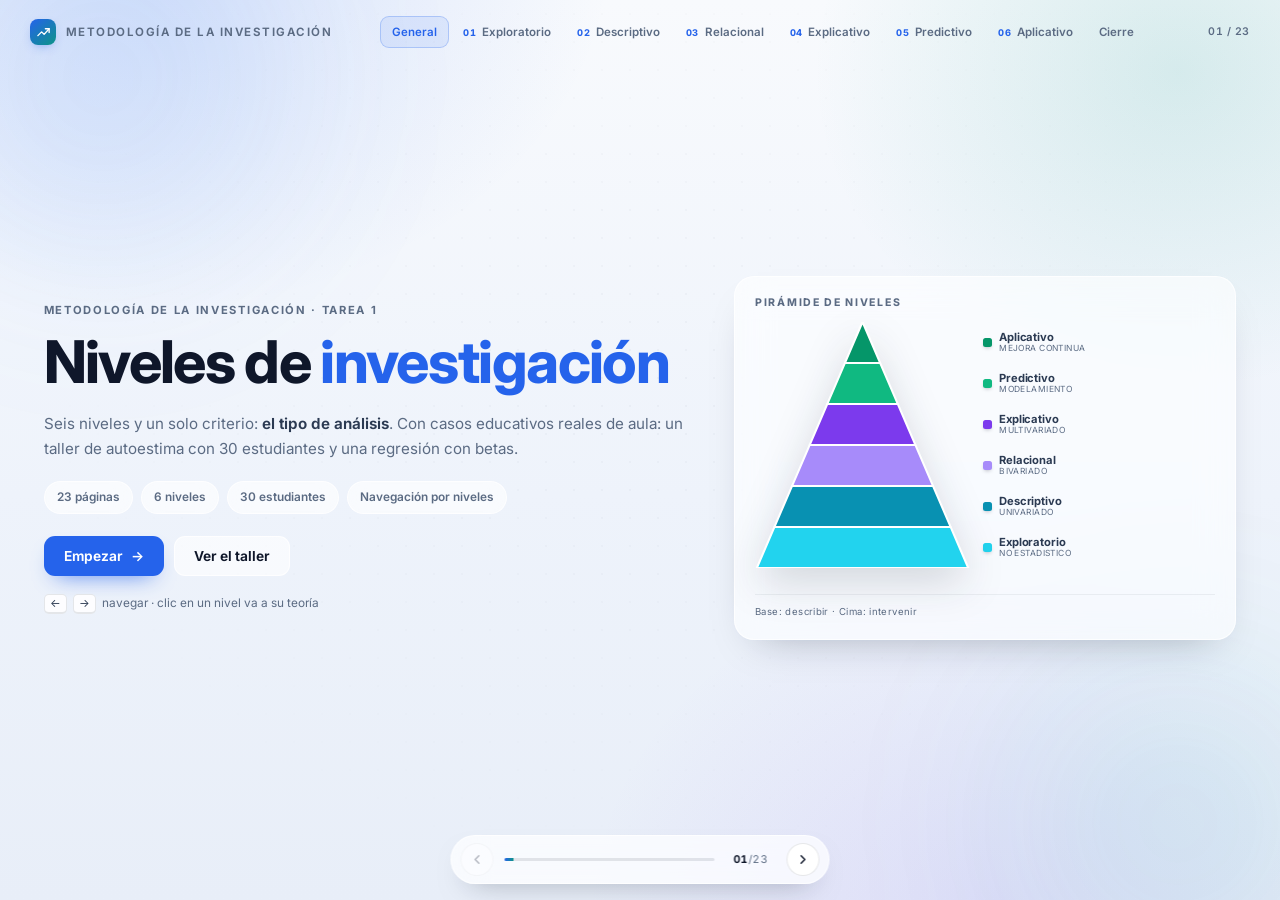
==== NIVELES.html @ 4d67e284 "Corrige diagramas: dispersion sin achatado, flecha r centrada y pretest-postest sin control" ====
<!DOCTYPE html>
<html lang="es">
<head>
<meta charset="utf-8" />
<meta name="viewport" content="width=device-width, initial-scale=1" />
<title>Niveles de investigación · Metodología de la Investigación</title>
<meta name="description" content="Deck interactivo sobre los seis niveles de investigación con casos educativos: taller de autoestima, pretest-postest y regresión con betas." />
<meta name="theme-color" content="#eef2f9" />
<link rel="preconnect" href="https://fonts.googleapis.com">
<link rel="preconnect" href="https://fonts.gstatic.com" crossorigin>
<link href="https://fonts.googleapis.com/css2?family=Inter:wght@300;400;500;600;700;800&display=swap" rel="stylesheet">
<style>
/* ===========================================================
   Niveles de investigación — deck interactivo
   Tema claro · glassmorphism · tipografía sans
   =========================================================== */

:root{
  --bg:#eef2f9;
  --ink:#0f172a;
  --ink-2:#2b3a52;
  --muted:#5b6b83;
  --line:rgba(15,23,42,.10);
  --line-2:rgba(15,23,42,.06);
  --glass:rgba(255,255,255,.62);
  --glass-2:rgba(255,255,255,.86);
  --glass-brd:rgba(255,255,255,.75);
  --accent:#2563eb;
  --accent-2:#0d9488;
  --accent-soft:rgba(37,99,235,.09);
  --good:#059669;
  --warn:#b45309;
  --bad:#dc2626;
  --shadow:0 18px 40px -24px rgba(15,23,42,.35);
  --shadow-soft:0 8px 24px -16px rgba(15,23,42,.28);
  --r:16px;
  --nav-h:62px;
  --font:"Inter",system-ui,-apple-system,"Segoe UI",Roboto,Helvetica,Arial,sans-serif;
}

*,*::before,*::after{box-sizing:border-box}
html,body{height:100%}
body{
  margin:0;
  background:var(--bg);
  color:var(--ink);
  font-family:var(--font);
  font-size:15.5px;
  line-height:1.6;
  -webkit-font-smoothing:antialiased;
  text-rendering:optimizeLegibility;
  overflow:hidden;
}

/* ---------- fondo ---------- */
body::before{
  content:"";position:fixed;inset:0;z-index:0;pointer-events:none;
  background:
    radial-gradient(58vw 46vw at 12% -6%, rgba(37,99,235,.16), transparent 62%),
    radial-gradient(46vw 40vw at 92% 8%, rgba(13,148,136,.14), transparent 62%),
    radial-gradient(52vw 44vw at 78% 102%, rgba(139,92,246,.12), transparent 62%),
    linear-gradient(180deg,#f8fafd 0%,#eef3fb 55%,#e8eef8 100%);
}
.orb{position:fixed;border-radius:50%;filter:blur(90px);z-index:0;pointer-events:none;opacity:.55}
.orb-a{width:44vw;height:44vw;left:-14vw;top:-16vw;background:radial-gradient(circle,rgba(59,130,246,.30),transparent 65%)}
.orb-b{width:40vw;height:40vw;right:-12vw;bottom:-14vw;background:radial-gradient(circle,rgba(20,184,166,.26),transparent 65%)}
.grain{
  position:fixed;inset:0;z-index:0;pointer-events:none;opacity:.5;
  background-image:radial-gradient(rgba(15,23,42,.055) 1px,transparent 1px);
  background-size:28px 28px;
  mask-image:radial-gradient(ellipse at 50% 40%,#000 10%,transparent 72%);
  -webkit-mask-image:radial-gradient(ellipse at 50% 40%,#000 10%,transparent 72%);
}

/* ---------- topbar ---------- */
.topbar{
  position:fixed;top:0;left:0;right:0;z-index:60;
  display:flex;align-items:center;justify-content:space-between;
  padding:14px clamp(16px,3vw,30px);pointer-events:none;
}
.topbar > *{pointer-events:auto}
.brand{display:flex;align-items:center;gap:10px;font-size:.72rem;letter-spacing:.13em;text-transform:uppercase;color:var(--muted);font-weight:650}
.brand-mark{
  width:26px;height:26px;display:grid;place-items:center;border-radius:8px;
  background:linear-gradient(140deg,var(--accent),var(--accent-2));color:#fff;
  box-shadow:0 4px 12px -6px rgba(37,99,235,.8);
}
.brand-mark svg{width:15px;height:15px}
.topbar-actions{display:flex;gap:8px}
.icon-btn{
  width:38px;height:38px;display:grid;place-items:center;border-radius:11px;
  border:1px solid var(--glass-brd);background:var(--glass);color:var(--ink);
  cursor:pointer;transition:.18s;backdrop-filter:blur(14px) saturate(1.3);
  box-shadow:var(--shadow-soft);
}
.icon-btn:hover{background:var(--glass-2);transform:translateY(-1px)}
.icon-btn svg{width:17px;height:17px}

/* ---------- deck ---------- */
.deck{position:fixed;inset:0;z-index:10}
.slide{
  position:absolute;inset:0;
  display:flex;align-items:center;justify-content:center;
  padding:calc(var(--nav-h) + 26px) clamp(16px,3.4vw,44px) calc(var(--nav-h) + 10px);
  opacity:0;visibility:hidden;pointer-events:none;
  transform:translate3d(0,14px,0);
  transition:opacity .42s ease,transform .5s cubic-bezier(.22,.8,.3,1),visibility .42s;
  overflow-y:auto;overflow-x:hidden;
}
.slide.is-active{opacity:1;visibility:visible;pointer-events:auto;transform:none}
.slide::-webkit-scrollbar{width:9px}
.slide::-webkit-scrollbar-thumb{background:rgba(15,23,42,.16);border-radius:99px}
.wrap{width:100%;max-width:1220px;margin:auto}

/* ---------- tipografía ---------- */
.kicker{
  display:flex;align-items:center;gap:9px;flex-wrap:wrap;
  margin:0 0 10px;font-size:.7rem;font-weight:700;letter-spacing:.15em;
  text-transform:uppercase;color:var(--muted);
}
.kicker .num{
  display:inline-grid;place-items:center;min-width:32px;height:23px;padding:0 9px;
  border-radius:7px;background:var(--accent-soft);color:var(--accent);
  border:1px solid rgba(37,99,235,.18);font-size:.68rem;letter-spacing:.06em;
}
h1,h2,h3{margin:0 0 .45em;font-family:var(--font);font-weight:750;line-height:1.1;letter-spacing:-.028em;color:var(--ink)}
h1{font-size:clamp(2.2rem,4.6vw,3.9rem)}
h2{font-size:clamp(1.55rem,2.7vw,2.3rem)}
h2.big{font-size:clamp(2rem,4vw,3.2rem)}
h3{font-size:1rem;font-weight:650;letter-spacing:-.015em}
h1 em,h2 em{font-style:normal;color:var(--accent)}
.lede{font-size:clamp(.95rem,1.15vw,1.05rem);color:var(--muted);max-width:78ch;margin:0 0 20px}
.lede strong{color:var(--ink-2);font-weight:650}
.tiny{font-size:.78rem;color:var(--muted);margin-top:14px}
.mono{font-family:ui-monospace,SFMono-Regular,Menlo,monospace;font-size:.9em}
.slide-head{max-width:100%}

/* ---------- animaciones ---------- */
.reveal{opacity:0;transform:translateY(14px)}
.is-active .reveal{animation:rise .55s cubic-bezier(.22,.85,.3,1) forwards;animation-delay:calc(var(--i,0) * 55ms + 40ms)}
@keyframes rise{to{opacity:1;transform:none}}

/* ---------- portada ---------- */
.slide-hero .wrap{display:grid;grid-template-columns:1.12fr .88fr;gap:clamp(22px,4vw,60px);align-items:center}
.slide-hero h1{margin-bottom:.3em}
.chips{display:flex;flex-wrap:wrap;gap:8px;margin:0 0 22px}
.chip{
  padding:6px 12px;border-radius:99px;border:1px solid var(--glass-brd);
  background:var(--glass);font-size:.74rem;font-weight:600;color:var(--muted);
  backdrop-filter:blur(10px);
}
.hero-cta{display:flex;gap:10px;flex-wrap:wrap;margin-bottom:18px}
.btn{
  display:inline-flex;align-items:center;gap:8px;cursor:pointer;
  font-family:inherit;font-size:.86rem;font-weight:650;
  padding:11px 19px;border-radius:11px;border:1px solid transparent;
  transition:transform .16s ease,background .2s,border-color .2s,box-shadow .2s;
}
.btn:active{transform:scale(.985)}
.btn-primary{background:var(--accent);color:#fff;box-shadow:0 10px 22px -12px rgba(37,99,235,.9)}
.btn-primary:hover{background:#1d4ed8;transform:translateY(-2px)}
.btn-ghost{border-color:var(--glass-brd);background:var(--glass);color:var(--ink)}
.btn-ghost:hover{background:var(--glass-2);transform:translateY(-2px)}
.hero-hint{font-size:.74rem;color:var(--muted);display:flex;align-items:center;gap:6px;flex-wrap:wrap}
kbd{
  display:inline-grid;place-items:center;min-width:21px;height:20px;padding:0 5px;
  border:1px solid var(--line);border-bottom-width:2px;border-radius:5px;
  background:var(--glass-2);font-family:inherit;font-size:.7rem;color:var(--ink-2);
}

.hero-card{
  padding:20px;border-radius:20px;border:1px solid var(--glass-brd);
  background:var(--glass);backdrop-filter:blur(18px) saturate(1.3);
  box-shadow:var(--shadow);
}
.hero-card h3{font-size:.66rem;letter-spacing:.16em;text-transform:uppercase;color:var(--muted);margin-bottom:14px;font-weight:750}
.pyramid{display:grid;grid-template-columns:1fr 1.08fr;gap:13px;height:246px;align-items:stretch}
.pyr-svg{width:100%;height:100%;display:block;filter:drop-shadow(0 14px 20px rgba(15,23,42,.16))}
.pyr-band{transition:opacity .2s}
.pyr-band:hover{opacity:.88}
.pyr-legend{display:grid;grid-template-rows:repeat(6,1fr);align-content:stretch;min-width:0}
.pyr-item{display:flex;align-items:center;gap:7px;min-height:0}
.pyr-item i{width:9px;height:9px;border-radius:2.5px;flex:none;box-shadow:0 2px 4px -2px rgba(15,23,42,.45)}
.pyr-item div{display:flex;flex-direction:column;line-height:1.15;min-width:0}
.pyr-item b{font-size:.7rem;font-weight:700;letter-spacing:-.012em;color:var(--ink-2)}
.pyr-item span{font-size:.53rem;color:var(--muted);text-transform:uppercase;letter-spacing:.05em;white-space:nowrap;overflow:hidden;text-overflow:ellipsis}
.hero-cap{
  margin:26px 0 0;font-size:.6rem;letter-spacing:.04em;color:var(--muted);
  border-top:1px solid var(--line-2);padding-top:9px;
}

/* ---------- layouts ---------- */
.split{display:grid;grid-template-columns:1.3fr .9fr;gap:clamp(20px,3vw,44px);align-items:start}
.side{display:flex;flex-direction:column;gap:12px}
.center{text-align:center;display:flex;flex-direction:column;align-items:center}
.center .lede{margin-left:auto;margin-right:auto}

/* ---------- superficies ---------- */
.glass{
  border-radius:var(--r);border:1px solid var(--glass-brd);
  background:var(--glass);backdrop-filter:blur(16px) saturate(1.25);
  box-shadow:var(--shadow-soft);
}
.rail{display:grid;grid-template-columns:repeat(6,1fr);gap:7px;margin:0 0 18px}
.rail-item{
  text-align:left;padding:12px 11px;border-radius:12px;cursor:pointer;
  border:1px solid var(--glass-brd);background:var(--glass);color:var(--ink);
  display:flex;flex-direction:column;gap:2px;transition:.18s;font-family:inherit;
  backdrop-filter:blur(12px);
}
.rail-item b{font-size:.72rem;color:var(--accent);letter-spacing:.08em;font-weight:750}
.rail-item .rn{font-size:.79rem;font-weight:650}
.rail-item em{font-style:normal;font-size:.62rem;text-transform:uppercase;letter-spacing:.07em;color:var(--muted)}
.rail-item:hover{transform:translateY(-2px);background:var(--glass-2);border-color:rgba(37,99,235,.35)}

.callout{
  margin-top:16px;padding:16px 18px;border-radius:14px;
  border:1px solid var(--glass-brd);border-left:3px solid var(--accent);
  background:var(--glass);backdrop-filter:blur(12px);
}
.callout-tag{display:inline-block;margin-bottom:6px;font-size:.64rem;font-weight:750;letter-spacing:.15em;text-transform:uppercase;color:var(--accent)}
.callout p{margin:0;font-size:.9rem;color:var(--muted);max-width:94ch}
.callout strong{color:var(--ink-2)}

.grid-2{display:grid;grid-template-columns:1fr 1fr;gap:11px;margin-top:16px}
.case{
  padding:13px 15px;border-radius:13px;border:1px solid var(--glass-brd);
  background:var(--glass);backdrop-filter:blur(12px);box-shadow:var(--shadow-soft);
}
.case-tag{font-size:.62rem;font-weight:750;letter-spacing:.14em;text-transform:uppercase;color:var(--accent-2)}
.case p{margin:5px 0 0;font-size:.8rem;color:var(--muted);line-height:1.55}
.case strong{color:var(--ink-2)}

.analogy{
  padding:17px;border-radius:var(--r);border:1px solid var(--glass-brd);
  background:var(--glass);backdrop-filter:blur(14px);box-shadow:var(--shadow-soft);
}
.analogy-icon{font-size:1.45rem;display:block;margin-bottom:6px}
.analogy h3{margin:0 0 5px;font-size:.95rem}
.analogy p{margin:0;font-size:.82rem;color:var(--muted)}
.alert{
  padding:12px 14px;border-radius:11px;font-size:.76rem;line-height:1.5;
  border:1px solid rgba(180,83,9,.22);background:rgba(251,191,36,.13);color:#7c4a03;
}
.alert b{color:var(--warn);display:block;font-size:.62rem;letter-spacing:.13em;text-transform:uppercase;margin-bottom:2px}
.keybox{
  padding:16px;border-radius:var(--r);border:1px solid rgba(13,148,136,.28);
  background:linear-gradient(160deg,rgba(13,148,136,.10),rgba(255,255,255,.6));
}
.keybox-tag{font-size:.62rem;font-weight:750;letter-spacing:.13em;text-transform:uppercase;color:var(--accent-2)}
.keybox p{margin:6px 0 0;font-size:.8rem;color:var(--muted)}
.keybox strong{color:var(--ink-2)}

.mini-grid{display:grid;grid-template-columns:repeat(4,1fr);gap:7px;margin:0 0 14px}
.mini-grid.four{grid-template-columns:repeat(2,1fr)}
.mini{
  padding:9px 11px;border-radius:10px;border:1px solid var(--glass-brd);
  background:var(--glass);display:flex;flex-direction:column;gap:1px;backdrop-filter:blur(10px);
}
.mini span{font-size:.57rem;text-transform:uppercase;letter-spacing:.09em;color:var(--muted)}
.mini b{font-size:.76rem;font-weight:650}

/* ---------- tablas ---------- */
.tbl{width:100%;border-collapse:collapse;font-size:.81rem;margin:0 0 14px}
.tbl th{text-align:left;padding:8px 10px;font-size:.6rem;letter-spacing:.12em;text-transform:uppercase;color:var(--muted);border-bottom:1px solid var(--line);font-weight:700}
.tbl td{padding:8px 10px;border-bottom:1px solid var(--line-2);color:var(--muted);vertical-align:top}
.tbl td:first-child{color:var(--ink-2);font-weight:600;width:36%}
.tbl tr:last-child td{border-bottom:none}
.tbl-wide{font-size:.76rem}
.tbl-wide td:first-child{width:15%}
.tbl-scroll{overflow-x:auto}

/* ---------- workbench (texto + base de datos) ---------- */
.workbench{display:grid;grid-template-columns:1.02fr 1fr;gap:14px;align-items:start}
.wb-main{display:flex;flex-direction:column;gap:11px}
.stat-strip{display:grid;grid-template-columns:1fr 1fr;gap:9px}
.stat{
  padding:11px 13px;border-radius:12px;border:1px solid var(--glass-brd);
  background:var(--glass);backdrop-filter:blur(12px);display:flex;flex-direction:column;gap:1px;
}
.stat span{font-size:.6rem;text-transform:uppercase;letter-spacing:.1em;color:var(--muted);font-weight:700}
.stat .nums{display:flex;align-items:baseline;gap:6px;font-size:.9rem;color:var(--muted)}
.stat b{font-size:1.05rem;color:var(--ink);font-variant-numeric:tabular-nums}
.stat em{font-style:normal;font-size:.76rem;font-weight:700;color:var(--accent);margin-left:auto}
.stat em.pos{color:var(--good)}

.effect-panel{
  padding:13px 15px;border-radius:13px;border:1px solid var(--glass-brd);
  background:var(--glass-2);backdrop-filter:blur(14px);box-shadow:var(--shadow-soft);
  display:grid;grid-template-columns:1fr 1fr;gap:10px;align-items:center;
}
.eff{display:flex;flex-direction:column;gap:1px}
.eff span{font-size:.58rem;text-transform:uppercase;letter-spacing:.1em;color:var(--muted);font-weight:700}
.eff b{font-size:1.5rem;font-variant-numeric:tabular-nums;color:var(--ink);letter-spacing:-.02em}
.eff-main b{color:var(--good)}
.effect-panel p{grid-column:1/-1;margin:0;font-size:.68rem;color:var(--muted);line-height:1.45}
.toggle-row{display:flex;align-items:center;gap:9px;font-size:.74rem;color:var(--muted);flex-wrap:wrap}
.switch{
  width:42px;height:23px;border-radius:99px;border:1px solid var(--line);
  background:#fff;position:relative;cursor:pointer;padding:0;transition:.2s;box-shadow:inset 0 1px 2px rgba(15,23,42,.08);
}
.switch .knob{position:absolute;top:2px;left:2px;width:17px;height:17px;border-radius:50%;background:#94a3b8;transition:.22s}
.switch[aria-checked="true"]{background:rgba(37,99,235,.16);border-color:rgba(37,99,235,.45)}
.switch[aria-checked="true"] .knob{left:21px;background:var(--accent)}
.toggle-state{color:var(--accent);font-weight:700;font-size:.7rem}

/* base de datos */
.data-card{
  border-radius:14px;border:1px solid var(--glass-brd);background:var(--glass-2);
  backdrop-filter:blur(16px);box-shadow:var(--shadow);overflow:hidden;
  display:flex;flex-direction:column;max-height:338px;
}
.data-head{
  display:flex;align-items:center;justify-content:space-between;gap:10px;
  padding:9px 12px;border-bottom:1px solid var(--line);
  background:rgba(255,255,255,.7);
}
.data-head b{font-size:.72rem;letter-spacing:.02em}
.data-head .badge{
  font-size:.58rem;font-weight:750;letter-spacing:.08em;text-transform:uppercase;
  padding:3px 8px;border-radius:99px;background:var(--accent-soft);color:var(--accent);
  border:1px solid rgba(37,99,235,.18);white-space:nowrap;
}
.data-scroll{overflow:auto;flex:1}
.data-scroll::-webkit-scrollbar{width:7px;height:7px}
.data-scroll::-webkit-scrollbar-thumb{background:rgba(15,23,42,.18);border-radius:99px}
.data-table{width:100%;border-collapse:collapse;font-size:.68rem;font-variant-numeric:tabular-nums}
.data-table th{
  position:sticky;top:0;z-index:2;text-align:right;padding:6px 8px;
  font-size:.55rem;letter-spacing:.09em;text-transform:uppercase;color:var(--muted);
  background:rgba(248,250,253,.96);border-bottom:1px solid var(--line);font-weight:750;
  backdrop-filter:blur(8px);
}
.data-table th:first-child,.data-table td:first-child{text-align:left}
.data-table td{padding:5px 8px;text-align:right;border-bottom:1px solid var(--line-2);color:var(--ink-2)}
.data-table tbody tr{cursor:default;transition:background .12s}
.data-table tbody tr:hover{background:rgba(37,99,235,.06)}
.data-table tbody tr.is-sel{background:rgba(37,99,235,.12);box-shadow:inset 2px 0 0 var(--accent)}
.grp{
  display:inline-block;padding:1px 6px;border-radius:99px;font-size:.55rem;
  font-weight:750;letter-spacing:.04em;
}
.grp.c{background:rgba(100,116,139,.16);color:#475569}
.grp.e{background:rgba(37,99,235,.14);color:#1d4ed8}
.delta{color:var(--good);font-weight:650}
.data-foot{
  padding:6px 12px;border-top:1px solid var(--line);font-size:.6rem;color:var(--muted);
  display:flex;justify-content:space-between;gap:8px;background:rgba(255,255,255,.6);
}
.data-foot b{color:var(--ink-2)}

/* ---------- simulador antiguo (se conserva por compatibilidad) ---------- */
.sim{display:grid;grid-template-columns:270px 1fr 210px;gap:16px;align-items:end;padding:16px;border-radius:var(--r);border:1px solid var(--glass-brd);background:var(--glass)}
.sim-chart{display:flex;gap:24px;justify-content:center;align-items:flex-end;min-height:180px}
.group{display:flex;flex-direction:column;align-items:center;gap:6px;transition:opacity .3s}
.group[data-group="control"].is-off{opacity:.2;filter:grayscale(1)}
.bars{display:flex;gap:9px;align-items:flex-end;height:160px}
.bar-wrap{display:flex;flex-direction:column;align-items:center;gap:5px;height:100%;justify-content:flex-end}
.bar{width:42px;height:calc(var(--v) * 1.55px);border-radius:6px 6px 3px 3px;background:linear-gradient(180deg,rgba(100,116,139,.55),rgba(100,116,139,.2));transition:height .4s}
.bar-post{background:linear-gradient(180deg,var(--accent),rgba(37,99,235,.25))}
.group[data-group="control"] .bar-post{background:linear-gradient(180deg,#94a3b8,rgba(148,163,184,.2))}
.bar-val{font-size:.68rem;font-variant-numeric:tabular-nums;color:var(--ink);font-weight:650}
.bar-lab{font-size:.58rem;text-transform:uppercase;letter-spacing:.08em;color:var(--muted)}
.group-lab{font-size:.68rem;color:var(--muted)}

/* ---------- verbos ---------- */
.verb-grid{display:flex;flex-wrap:wrap;gap:7px;margin-bottom:16px}
.verb{
  padding:8px 14px;border-radius:99px;cursor:pointer;font-family:inherit;
  border:1px solid var(--glass-brd);background:var(--glass);color:var(--ink-2);
  font-size:.8rem;font-weight:600;transition:.16s;backdrop-filter:blur(10px);
}
.verb:hover{background:var(--glass-2);transform:translateY(-2px);border-color:rgba(37,99,235,.35)}
.verb.is-active{background:var(--accent);color:#fff;border-color:transparent;box-shadow:0 8px 18px -10px rgba(37,99,235,.9)}
.verb-result{
  padding:16px 18px;border-radius:14px;border:1px solid var(--glass-brd);
  background:var(--glass-2);backdrop-filter:blur(14px);min-height:96px;box-shadow:var(--shadow-soft);
}
.vr-head{display:flex;align-items:center;gap:9px;flex-wrap:wrap;margin-bottom:6px}
.vr-level{font-size:1.2rem;font-weight:750;letter-spacing:-.02em;text-transform:capitalize}
.pill{padding:3px 9px;border-radius:99px;font-size:.63rem;font-weight:650}
.pill-soft{background:var(--accent-soft);border:1px solid rgba(37,99,235,.18);color:var(--accent)}
.vr-example{margin:0;font-size:.85rem;color:var(--muted)}
.vr-example em{color:var(--ink-2);font-style:italic}
.vr-note{display:block;margin-top:7px;padding-top:7px;border-top:1px solid var(--line-2);font-size:.72rem;color:var(--warn);line-height:1.45}

/* ---------- betas ---------- */
.formula{
  text-align:center;padding:12px;border-radius:12px;margin-bottom:12px;
  border:1px dashed rgba(37,99,235,.35);background:rgba(37,99,235,.05);
}
.formula .fx{font-family:ui-monospace,Menlo,monospace;font-size:clamp(.76rem,1.3vw,.95rem);color:var(--ink-2)}
.beta-sim{display:flex;flex-direction:column;gap:12px}
.beta-controls{display:flex;flex-direction:column;gap:9px}
.model-switch{display:flex;gap:4px;background:rgba(255,255,255,.7);padding:4px;border-radius:10px;border:1px solid var(--glass-brd)}
.seg{
  flex:1;padding:7px 9px;border-radius:7px;border:none;background:transparent;cursor:pointer;
  font-family:inherit;font-size:.7rem;font-weight:650;color:var(--muted);transition:.18s;
}
.seg.is-active{background:var(--accent);color:#fff;box-shadow:0 4px 10px -6px rgba(37,99,235,.9)}
.beta-big{display:flex;align-items:baseline;gap:10px}
.beta-big span{font-size:.6rem;text-transform:uppercase;letter-spacing:.1em;color:var(--muted);font-weight:700}
.beta-big b{font-size:1.6rem;font-weight:750;color:var(--accent);font-variant-numeric:tabular-nums;letter-spacing:-.02em}
.beta-eq{font-family:ui-monospace,Menlo,monospace;font-size:.72rem;color:var(--muted);padding:8px 10px;border-radius:8px;background:rgba(255,255,255,.75);border:1px solid var(--line)}
.beta-read{margin:0;font-size:.8rem;color:var(--muted)}
.beta-read strong{color:var(--ink-2)}
.beta-note{font-size:.68rem;color:var(--warn);min-height:1em;line-height:1.4}
.beta-table{width:100%;border-collapse:collapse;font-size:.7rem;font-variant-numeric:tabular-nums}
.beta-table th{text-align:right;font-size:.55rem;letter-spacing:.08em;text-transform:uppercase;color:var(--muted);padding:5px 7px;border-bottom:1px solid var(--line)}
.beta-table th:first-child,.beta-table td:first-child{text-align:left}
.beta-table td{padding:5px 7px;text-align:right;border-bottom:1px solid var(--line-2);color:var(--ink-2)}
.beta-table tr.is-key td{color:var(--accent);font-weight:700;background:rgba(37,99,235,.06)}
.beta-table tr.is-drop td:nth-child(2){color:var(--good);font-weight:700}

/* ---------- dos rutas ---------- */
.two-paths{display:flex;align-items:stretch;gap:12px;justify-content:center;margin:22px 0 6px;width:100%;max-width:900px}
.path{
  flex:1;padding:20px;border-radius:var(--r);border:1px solid var(--glass-brd);
  background:var(--glass);backdrop-filter:blur(14px);text-align:left;position:relative;box-shadow:var(--shadow-soft);
}
.path-n{
  position:absolute;top:-13px;left:20px;width:26px;height:26px;border-radius:8px;
  display:grid;place-items:center;font-size:.78rem;font-weight:750;
  background:var(--accent);color:#fff;box-shadow:0 6px 14px -8px rgba(37,99,235,.9);
}
.path h3{margin:4px 0 5px;font-size:1rem}
.path p{margin:0 0 10px;font-size:.81rem;color:var(--muted)}
.path-tags{display:flex;flex-wrap:wrap;gap:4px;margin:0 0 9px}
.path-tags span{
  font-size:.55rem;font-weight:700;letter-spacing:.03em;padding:3px 7px;border-radius:99px;
  background:var(--accent-soft);color:var(--accent);border:1px solid rgba(37,99,235,.16);white-space:nowrap;
}
.design{border:1px solid var(--line);border-radius:10px;background:rgba(255,255,255,.62);padding:7px 9px;max-width:340px}
.design svg{display:block;width:100%;height:auto}
.design-cap{
  display:block;margin-top:3px;font-size:.5rem;letter-spacing:.06em;text-transform:uppercase;
  color:var(--muted);text-align:center;line-height:1.3;
}
.path-tag{font-family:ui-monospace,Menlo,monospace;font-size:.7rem;color:var(--accent)}

/* ---------- escalera ---------- */
.ladder{margin-bottom:14px}
.ladder-tabs{display:flex;gap:5px;flex-wrap:wrap;margin-bottom:10px}
.lt{
  padding:7px 13px;border-radius:9px;border:1px solid var(--glass-brd);background:var(--glass);
  color:var(--muted);font-family:inherit;font-size:.75rem;font-weight:650;cursor:pointer;transition:.16s;
}
.lt:hover{background:var(--glass-2);color:var(--ink)}
.lt.is-active{background:var(--accent);color:#fff;border-color:transparent}
.ladder-panels{min-height:220px}
.lp{
  display:none;grid-template-columns:1.05fr 1fr;gap:16px;padding:18px;border-radius:var(--r);
  border:1px solid var(--glass-brd);background:var(--glass-2);backdrop-filter:blur(14px);
  box-shadow:var(--shadow-soft);
}
.lp.is-active{display:grid;animation:rise .35s ease both}
.lp h3{margin:0 0 6px;font-size:1rem}
.lp .q{font-size:.86rem;color:var(--ink-2);margin:0 0 12px;font-style:italic}
.lp dl{display:grid;grid-template-columns:auto 1fr;gap:5px 12px;margin:0;font-size:.76rem}
.lp dt{color:var(--muted);text-transform:uppercase;font-size:.57rem;letter-spacing:.09em;align-self:center;font-weight:700}
.lp dd{margin:0;color:var(--ink-2)}
.lp .out{
  padding:12px;border-radius:11px;background:rgba(5,150,105,.08);
  border:1px solid rgba(5,150,105,.22);font-size:.78rem;color:var(--muted);align-self:start;
}
.lp .out b{display:block;font-size:.57rem;text-transform:uppercase;letter-spacing:.11em;color:var(--good);margin-bottom:4px}

/* ---------- quiz ---------- */
.quiz{
  padding:20px;border-radius:var(--r);border:1px solid var(--glass-brd);
  background:var(--glass-2);backdrop-filter:blur(16px);box-shadow:var(--shadow);
}
.quiz-head{display:flex;align-items:center;gap:12px;margin-bottom:13px;font-size:.71rem;color:var(--muted)}
.quiz-count b{color:var(--ink)}
.quiz-progress{flex:1;height:4px;border-radius:99px;background:rgba(15,23,42,.09);overflow:hidden}
.quiz-progress span{display:block;height:100%;width:12.5%;background:linear-gradient(90deg,var(--accent),var(--accent-2));transition:width .3s}
.quiz-score b{color:var(--accent)}
.quiz-q{font-size:clamp(1rem,1.7vw,1.22rem);font-weight:650;letter-spacing:-.015em;margin:0 0 14px;line-height:1.4}
.quiz-options{display:grid;grid-template-columns:repeat(3,1fr);gap:7px;margin-bottom:12px}
.opt{
  padding:10px 11px;border-radius:9px;border:1px solid var(--glass-brd);background:#fff;
  color:var(--ink-2);font-family:inherit;font-size:.77rem;font-weight:600;cursor:pointer;transition:.16s;text-align:left;
}
.opt:hover:not(:disabled){background:var(--glass);transform:translateY(-1px);border-color:rgba(37,99,235,.3)}
.opt:disabled{cursor:default}
.opt.correct{border-color:rgba(5,150,105,.55);background:rgba(5,150,105,.12);color:var(--good)}
.opt.wrong{border-color:rgba(220,38,38,.45);background:rgba(220,38,38,.08);color:var(--bad)}
.quiz-feedback{min-height:40px;font-size:.76rem;color:var(--muted);line-height:1.5}
.quiz-feedback b{color:var(--ink-2)}
.quiz-actions{display:flex;justify-content:space-between;gap:8px;margin-top:6px}
.btn[disabled]{opacity:.4;cursor:not-allowed;transform:none}

/* ---------- cierre ---------- */
.takeaways{list-style:none;padding:0;margin:0 0 20px;display:grid;gap:8px}
.takeaways li{
  display:grid;grid-template-columns:38px 1fr;gap:12px;align-items:start;
  padding:11px 14px;border-radius:11px;border:1px solid var(--glass-brd);
  background:var(--glass);backdrop-filter:blur(10px);
}
.takeaways li span{font-size:.72rem;font-weight:750;color:var(--accent);padding-top:2px;font-variant-numeric:tabular-nums}
.takeaways p{margin:0;font-size:.82rem;color:var(--muted)}
.takeaways strong{color:var(--ink-2)}
.refs{border-top:1px solid var(--line);padding-top:12px}
.refs h3{font-size:.62rem;letter-spacing:.15em;text-transform:uppercase;color:var(--muted);margin-bottom:8px}
.refs p{margin:0 0 4px;font-size:.7rem;color:var(--muted);line-height:1.5}
.refs-note{font-size:.65rem !important;opacity:.8;margin-top:8px !important}

/* ---------- navbar ---------- */
.navbar{
  position:fixed;bottom:16px;left:50%;transform:translateX(-50%);z-index:60;
  display:flex;align-items:center;gap:11px;padding:7px 9px;
  border-radius:99px;border:1px solid var(--glass-brd);
  background:rgba(255,255,255,.72);backdrop-filter:blur(18px) saturate(1.4);
  box-shadow:0 12px 30px -18px rgba(15,23,42,.55);
}
.nav-btn{
  width:33px;height:33px;display:grid;place-items:center;border-radius:50%;
  border:1px solid var(--line);background:#fff;color:var(--ink);cursor:pointer;transition:.16s;
}
.nav-btn:hover:not(:disabled){background:var(--accent);color:#fff;border-color:transparent;transform:scale(1.05)}
.nav-btn:disabled{opacity:.3;cursor:not-allowed}
.nav-btn svg{width:15px;height:15px}
.progress{width:min(28vw,210px);height:3px;border-radius:99px;background:rgba(15,23,42,.10);overflow:hidden}
.progress span{display:block;height:100%;width:6.6%;background:linear-gradient(90deg,var(--accent),var(--accent-2));transition:width .35s cubic-bezier(.22,.9,.3,1)}
.counter{font-size:.67rem;color:var(--muted);font-variant-numeric:tabular-nums;letter-spacing:.05em;min-width:50px;text-align:center}
.counter b{color:var(--ink)}

/* ---------- navegación por niveles en el header ---------- */
.levelnav{
  display:flex;align-items:center;gap:2px;flex:1 1 auto;justify-content:center;
  min-width:0;overflow:visible;padding:2px 6px;
}
.ln-item{position:relative;flex:0 0 auto}
.ln-item:hover,.ln-item:focus-within,.ln-item.is-open{z-index:80}
.ln-trigger{
  display:flex;align-items:center;gap:6px;padding:8px 11px;border-radius:9px;
  border:1px solid transparent;background:transparent;color:var(--muted);
  font-family:inherit;font-size:.72rem;font-weight:600;cursor:pointer;
  transition:.16s;white-space:nowrap;
}
.ln-trigger:hover{background:rgba(255,255,255,.7);color:var(--ink)}
.ln-num{
  font-size:.58rem;font-weight:750;letter-spacing:.04em;color:var(--accent);
  font-variant-numeric:tabular-nums;
}
.ln-item.is-active .ln-trigger{
  background:var(--accent-soft);border-color:rgba(37,99,235,.25);color:var(--accent);
}
.ln-item.is-active .ln-num{color:var(--accent)}
.ln-caret{display:none}
.top-page{
  font-size:.66rem;color:var(--muted);font-variant-numeric:tabular-nums;
  letter-spacing:.05em;white-space:nowrap;min-width:56px;text-align:right;font-weight:600;
}

/* ---------- ficha del estudio ---------- */
.study{
  padding:11px 14px 12px;border-radius:12px;margin:0 0 16px;
  border:1px solid var(--glass-brd);border-left:3px solid var(--accent);
  background:linear-gradient(120deg,rgba(37,99,235,.07),rgba(255,255,255,.62));
  backdrop-filter:blur(12px);
}
.study-t{
  margin:0 0 8px;font-size:.8rem;font-style:italic;color:var(--ink-2);
  letter-spacing:-.008em;line-height:1.35;
}
.study-t::before{content:"Estudio: ";font-style:normal;font-weight:750;font-size:.62rem;
  letter-spacing:.1em;text-transform:uppercase;color:var(--accent);margin-right:4px;}
.study-meta{display:grid;grid-template-columns:repeat(auto-fit,minmax(118px,1fr));gap:8px 10px}
.study-meta div{display:flex;flex-direction:column;gap:1px;min-width:0}
.study-meta span{font-size:.51rem;text-transform:uppercase;letter-spacing:.09em;color:var(--muted);font-weight:750}
.study-meta b{font-size:.68rem;font-weight:650;color:var(--ink-2);line-height:1.3}
.study-ctx{margin:0 0 9px;font-size:.65rem;color:var(--muted);line-height:1.6}
.study-ctx b{color:var(--ink-2);font-weight:700}

/* ---------- definición formal ---------- */
.def{
  margin:0 0 15px;padding:11px 15px;border-radius:12px;
  border:1px solid rgba(13,148,136,.22);border-left:3px solid var(--accent-2);
  background:linear-gradient(120deg,rgba(13,148,136,.09),rgba(255,255,255,.55));
}
.def-lbl{
  display:block;font-size:.53rem;font-weight:750;letter-spacing:.14em;text-transform:uppercase;
  color:var(--accent-2);margin-bottom:4px;
}
.def p{margin:0;font-size:.84rem;color:var(--ink-2);line-height:1.55}
.center .def{max-width:860px;text-align:left}

/* ---------- calculadora 2x2 ---------- */
.def-card{
  padding:13px 15px;border-radius:12px;border:1px solid var(--glass-brd);
  background:var(--glass);backdrop-filter:blur(12px);box-shadow:var(--shadow-soft);
}
.def-tag{
  display:inline-block;margin-bottom:5px;font-size:.62rem;font-weight:750;
  letter-spacing:.12em;text-transform:uppercase;color:var(--accent);
}
.def-card p{margin:0 0 6px;font-size:.8rem;color:var(--muted);line-height:1.55}
.def-card strong{color:var(--ink-2)}
.def-use{font-size:.62rem;color:var(--muted);opacity:.9;letter-spacing:.02em}

.calc{
  border-radius:14px;border:1px solid var(--glass-brd);background:var(--glass-2);
  backdrop-filter:blur(16px);box-shadow:var(--shadow);padding:13px;align-self:start;
}
.calc-head{display:flex;align-items:center;justify-content:space-between;margin-bottom:9px}
.calc-head b{font-size:.74rem}
.calc-head span{font-size:.6rem;color:var(--muted);font-weight:700;letter-spacing:.06em}
.calc-table{width:100%;border-collapse:collapse;font-size:.66rem;margin-bottom:10px}
.calc-table th{
  padding:6px 7px;font-size:.55rem;text-transform:uppercase;letter-spacing:.07em;
  color:var(--muted);font-weight:750;text-align:center;border-bottom:1px solid var(--line);
}
.calc-table th:first-child{text-align:left}
.calc-table tbody th{
  text-align:left;border-bottom:none;font-size:.66rem;letter-spacing:0;text-transform:none;
  color:var(--ink-2);font-weight:650;padding-right:4px;
}
.calc-table td{padding:3px;border-bottom:none;text-align:center}
.calc-table input{
  width:100%;max-width:62px;padding:5px 4px;text-align:center;
  border:1px solid var(--line);border-radius:7px;background:#fff;
  font-family:inherit;font-size:.78rem;font-weight:650;color:var(--ink);
  font-variant-numeric:tabular-nums;outline:none;transition:.15s;
}
.calc-table input:focus{border-color:var(--accent);box-shadow:0 0 0 3px rgba(37,99,235,.12)}
.calc-out{display:grid;grid-template-columns:repeat(3,1fr);gap:6px;margin-bottom:8px}
.calc-out div{
  padding:7px 8px;border-radius:9px;background:rgba(37,99,235,.07);
  border:1px solid rgba(37,99,235,.16);display:flex;flex-direction:column;gap:1px;
}
.calc-out span{font-size:.52rem;text-transform:uppercase;letter-spacing:.08em;color:var(--muted);font-weight:750}
.calc-out b{font-size:1rem;font-variant-numeric:tabular-nums;color:var(--accent);letter-spacing:-.02em}
.calc-read{margin:0;font-size:.68rem;color:var(--muted);line-height:1.45;min-height:38px}
.calc-read strong{color:var(--ink-2)}

.tbl td.ok{color:var(--good);font-weight:700}
.tbl td.bad{color:var(--bad);font-weight:700}

/* ---------- correlación vs asociación ---------- */
.tbl-fam td{padding-top:7px;padding-bottom:7px;vertical-align:middle;font-size:.74rem}
.tbl-fam td:first-child{width:32%;font-weight:600;color:var(--ink-2)}
.tbl-fam td:nth-child(2){width:46%}
.tbl-fam td:last-child{width:22%}
.tbl-fam .pill{font-size:.58rem;font-weight:700;letter-spacing:0;text-transform:none}

/* ---------- modelos de clasificación ---------- */
.model-grid{display:grid;grid-template-columns:repeat(4,1fr);gap:8px}
.model-card{
  padding:11px 12px;border-radius:12px;border:1px solid var(--glass-brd);
  background:var(--glass);backdrop-filter:blur(12px);box-shadow:var(--shadow-soft);
  display:flex;flex-direction:column;gap:3px;
}
.mo-n{font-size:.56rem;font-weight:750;letter-spacing:.08em;color:var(--accent)}
.model-card h3{margin:1px 0 2px;font-size:.76rem;font-weight:700;letter-spacing:-.01em;line-height:1.2}
.model-card p{margin:0;font-size:.66rem;color:var(--muted);line-height:1.45}
.mo-use{
  margin-top:4px;font-size:.52rem;text-transform:uppercase;letter-spacing:.07em;
  color:var(--accent-2);font-weight:750;
}
@media (max-width:1000px){.model-grid{grid-template-columns:repeat(2,1fr)}}

/* ---------- pestañas de la matriz ---------- */
.test-tabs{display:flex;gap:6px;margin:0 0 10px;flex-wrap:wrap}
.tt{
  padding:7px 14px;border-radius:9px;border:1px solid var(--glass-brd);background:var(--glass);
  color:var(--muted);font-family:inherit;font-size:.72rem;font-weight:650;cursor:pointer;transition:.16s;
}
.tt:hover{background:var(--glass-2);color:var(--ink)}
.tt.is-active{background:var(--accent);color:#fff;border-color:transparent;box-shadow:0 6px 14px -8px rgba(37,99,235,.9)}
.chips-row{display:flex;flex-wrap:wrap;gap:3px;padding:4px}
.chips-row .chip-test{width:auto;margin:0;padding:5px 8px}
.mtx-groups td.rowh{white-space:normal;min-width:110px}

/* ---------- matriz de pruebas ---------- */
.test-layout{display:grid;grid-template-columns:1.42fr .95fr;gap:13px;align-items:start}
.matrix-wrap{
  border-radius:13px;border:1px solid var(--glass-brd);background:var(--glass);
  backdrop-filter:blur(14px);padding:9px;overflow-x:auto;
}
.mtx{width:100%;border-collapse:separate;border-spacing:3px}
.mtx th{
  padding:5px 4px;font-size:.52rem;text-transform:uppercase;letter-spacing:.07em;
  color:var(--muted);font-weight:750;text-align:center;line-height:1.2;
}
.mtx th:first-child{text-align:left}
.mtx tr.sec td{
  background:rgba(37,99,235,.10);color:var(--accent);font-weight:750;text-align:center;
  text-transform:uppercase;letter-spacing:.09em;font-size:.5rem;padding:4px;border-radius:6px;
}
.mtx td.rowh{
  padding:5px 7px;background:rgba(255,255,255,.62);border-radius:7px;
  font-size:.6rem;font-weight:700;color:var(--ink-2);white-space:nowrap;line-height:1.2;
}
.mtx td.rowh span{display:block;font-weight:500;font-size:.47rem;color:var(--muted);text-transform:uppercase;letter-spacing:.05em}
.mtx td.cell{background:rgba(255,255,255,.5);border-radius:7px;padding:3px;vertical-align:top}
.chip-test{
  display:block;width:100%;text-align:left;margin:2px 0;padding:4px 6px;border-radius:6px;
  border:1px solid transparent;background:rgba(37,99,235,.08);color:var(--ink-2);
  font-family:inherit;font-size:.55rem;font-weight:650;cursor:pointer;line-height:1.2;transition:.14s;
}
.chip-test.np{background:rgba(13,148,136,.10)}
.chip-test:hover,.chip-test.is-active{background:var(--accent);color:#fff;border-color:transparent}
.chip-test.np:hover,.chip-test.np.is-active{background:var(--accent-2);color:#fff}

.test-detail{
  border-radius:13px;border:1px solid var(--glass-brd);background:var(--glass-2);
  backdrop-filter:blur(16px);box-shadow:var(--shadow);padding:13px;min-height:262px;
}
.td-name{margin:0 0 7px;font-size:.88rem;font-weight:750;letter-spacing:-.015em;line-height:1.25}
.td-pills{display:flex;flex-wrap:wrap;gap:4px;margin-bottom:9px}
.td-pills span{
  font-size:.53rem;font-weight:750;padding:3px 7px;border-radius:99px;
  background:var(--accent-soft);color:var(--accent);letter-spacing:.02em;
}
.td-pills span.g{background:rgba(13,148,136,.12);color:var(--accent-2)}
.td-row{display:flex;gap:6px;margin:0 0 5px;font-size:.66rem;color:var(--muted);line-height:1.45}
.td-row b{color:var(--ink-2);min-width:48px;flex:none;font-weight:700}
.td-ej{
  margin:9px 0 0;padding:8px 10px;border-radius:8px;background:rgba(37,99,235,.06);
  border-left:2px solid var(--accent);font-size:.66rem;color:var(--muted);line-height:1.45;
}
.td-ej b{color:var(--ink-2)}
.td-note{margin:7px 0 0;font-size:.6rem;color:var(--warn);line-height:1.4}
.td-empty{font-size:.72rem;color:var(--muted);line-height:1.5}
.td-empty b{color:var(--ink-2)}

/* ---------- stats y quote ---------- */
.stats-row{display:grid;grid-template-columns:repeat(auto-fit,minmax(118px,1fr));gap:8px;margin-bottom:14px}
.stats-row .stat{
  padding:10px 13px;border-radius:12px;border:1px solid var(--glass-brd);
  background:var(--glass);backdrop-filter:blur(12px);display:flex;flex-direction:column;gap:1px;
}
.stats-row .stat span{font-size:.58rem;text-transform:uppercase;letter-spacing:.1em;color:var(--muted);font-weight:700}
.stats-row .stat b{font-size:1.25rem;color:var(--ink);font-variant-numeric:tabular-nums;letter-spacing:-.02em}
.quote{
  padding:14px 16px;border-radius:12px;border-left:3px solid var(--accent-2);
  background:rgba(13,148,136,.07);margin:0 0 14px;
}
.scatter-wrap{
  border-radius:12px;border:1px solid var(--glass-brd);background:rgba(255,255,255,.72);
  padding:8px 10px;margin:0 auto 11px;max-width:340px;width:100%;
}
.scatter-wrap svg{display:block;width:100%;height:158px}
.quote p{margin:0 0 4px;font-size:.9rem;color:var(--ink-2);font-style:italic}
.quote span{font-size:.66rem;color:var(--muted)}
.tbl-dims td:first-child{width:26%}
.tbl-dims td{font-variant-numeric:tabular-nums}
.risk-high{color:var(--bad);font-weight:750}
.tbl-matrix td:nth-child(2){color:var(--muted);font-style:italic}
.tbl-matrix td:first-child{width:14%}
.tbl-matrix td:last-child{width:30%;color:var(--ink-2);font-weight:600}

/* ---------- pista de scroll ---------- */
.scroll-hint{
  position:fixed;left:24px;bottom:22px;z-index:60;display:flex;align-items:center;gap:6px;
  font-size:.65rem;letter-spacing:.07em;text-transform:uppercase;color:var(--muted);font-weight:700;
  opacity:0;transform:translateY(5px);transition:.3s;pointer-events:none;
}
.scroll-hint.is-on{opacity:.85;transform:none}
.scroll-hint span{animation:bob 1.6s ease-in-out infinite}
@keyframes bob{0%,100%{transform:translateY(0)}50%{transform:translateY(3px)}}

/* ---------- responsive ---------- */
@media (max-width:1250px){
  .brand-text{display:none}
}
@media (max-width:1050px){
  .ln-name{display:none}
  .ln-item.is-active .ln-name,
  .ln-item.is-plain .ln-name{display:inline}
  .ln-item.is-active .ln-name{max-width:104px;overflow:hidden;text-overflow:ellipsis}
  .ln-trigger{padding:8px 9px}
  .top-page{display:none}
}
@media (max-height:840px){
  .slide{padding-top:calc(var(--nav-h) + 18px);padding-bottom:calc(var(--nav-h) + 4px)}
  .lede{margin-bottom:14px;font-size:.95rem}
  h2{font-size:clamp(1.45rem,2.4vw,2rem)}
  h2.big{font-size:clamp(1.9rem,3.6vw,2.8rem)}
  h1{font-size:clamp(2rem,4.2vw,3.3rem)}
  .pyramid{height:200px}
  .data-card{max-height:290px}
  .case p{font-size:.77rem}
  .callout{margin-top:12px;padding:12px 15px}
  .quiz{padding:16px}
  .takeaways li{padding:9px 12px}
}
@media (max-width:900px){
  .test-layout{grid-template-columns:1fr}
  .matrix-wrap{overflow-x:auto}
  .mtx{min-width:520px}
  .workbench{grid-template-columns:1fr}
  .data-card{max-height:260px}
  .slide-hero .wrap{grid-template-columns:1fr}
  .beta-sim{grid-template-columns:1fr}
}
@media (max-width:900px){
  .split{grid-template-columns:1fr}
  .rail{grid-template-columns:repeat(3,1fr)}
  .grid-2{grid-template-columns:1fr}
  .quiz-options{grid-template-columns:repeat(2,1fr)}
  .lp{grid-template-columns:1fr}
  .two-paths{flex-direction:column}
  .path-join{display:none}
  .mini-grid{grid-template-columns:repeat(2,1fr)}
  .stat-strip{grid-template-columns:1fr}
}
@media (max-width:620px){
  body{font-size:15px}
  .brand-text{display:none}
  .rail{grid-template-columns:repeat(2,1fr)}
  .quiz-options{grid-template-columns:1fr}
  .progress{width:32vw}
  .takeaways li{grid-template-columns:30px 1fr}
}

/* ---------- portátiles de 1000-1100 px ---------- */
@media (max-width:1100px){
  body{font-size:14.6px}
  .lede{font-size:.92rem;line-height:1.5}
  h2{font-size:clamp(1.4rem,2.5vw,1.95rem)}
  h2.big{font-size:clamp(1.8rem,3.4vw,2.6rem)}
  .def p{font-size:.8rem}
  .case p{font-size:.76rem}
  .study-t{font-size:.75rem}
  .tbl td,.tbl th{padding-top:6px;padding-bottom:6px}
  .stats-row .stat b{font-size:1.1rem}
  .model-card p{font-size:.62rem}
  .split{gap:22px}
}

/* ---------- accesibilidad ---------- */
@media (prefers-reduced-motion:reduce){
  *,*::before,*::after{animation-duration:.01ms !important;animation-delay:0ms !important;transition-duration:.01ms !important}
  .reveal{opacity:1;transform:none}
  .hl-bar{transform:none}
}
:focus-visible{outline:2px solid var(--accent);outline-offset:3px;border-radius:6px}

</style>
<link rel="icon" href="data:image/svg+xml,%3Csvg xmlns='http://www.w3.org/2000/svg' viewBox='0 0 100 100'%3E%3Crect width='100' height='100' rx='22' fill='%232563eb'/%3E%3Cpath d='M25 70 L45 50 L60 60 L78 28' stroke='white' stroke-width='9' fill='none' stroke-linecap='round' stroke-linejoin='round'/%3E%3C/svg%3E" />
</head>
<body>

<div class="grain" aria-hidden="true"></div>
<div class="orb orb-a" aria-hidden="true"></div>
<div class="orb orb-b" aria-hidden="true"></div>

<header class="topbar">
  <div class="brand">
    <span class="brand-mark" aria-hidden="true">
      <svg viewBox="0 0 24 24" fill="none" stroke="currentColor" stroke-width="2.2" stroke-linecap="round" stroke-linejoin="round"><path d="M3 17l6-6 4 4 8-9"/><path d="M15 6h6v6"/></svg>
    </span>
    <span class="brand-text">Metodología de la Investigación</span>
  </div>
  <nav class="levelnav" id="levelNav" aria-label="Navegación por niveles"></nav>
  <span class="top-page" id="topPage">01 / 18</span>
</header>

<main class="deck" id="deck">

  <!-- ================= GENERAL ================= -->
  <section class="slide slide-hero is-active" data-slide="1" data-group="General" data-label="Portada">
    <div class="wrap">
      <div>
        <p class="kicker reveal">Metodología de la Investigación · Tarea 1</p>
        <h1 class="reveal">Niveles de <em>investigación</em></h1>
        <p class="lede reveal">Seis niveles y un solo criterio: <strong>el tipo de análisis</strong>. Con casos educativos reales de aula: un taller de autoestima con 30 estudiantes y una regresión con betas.</p>
        <div class="chips reveal">
          <span class="chip">23 páginas</span>
          <span class="chip">6 niveles</span>
          <span class="chip">30 estudiantes</span>
          <span class="chip">Navegación por niveles</span>
        </div>
        <div class="hero-cta reveal">
          <button class="btn btn-primary" data-goto="2">Empezar <span aria-hidden="true">→</span></button>
          <button class="btn btn-ghost" data-goto="13">Ver el taller</button>
        </div>
        <div class="hero-hint reveal">
          <kbd>←</kbd><kbd>→</kbd> navegar · clic en un nivel va a su teoría
        </div>
      </div>
      <aside class="hero-card reveal" aria-hidden="true">
        <h3>Pirámide de niveles</h3>
        <div class="pyramid" id="pyramid"></div>
        <p class="hero-cap">Base: describir · Cima: intervenir</p>
      </aside>
    </div>
  </section>

  <!-- 2 -->
  <section class="slide" data-slide="2" data-group="General" data-label="El criterio">
    <div class="wrap">
      <p class="kicker reveal">La idea que ordena todo</p>
      <h2 class="reveal">El nivel no se elige. <em>Se demuestra en el análisis.</em></h2>
      <p class="lede reveal">Cada nivel exige un <strong>tipo de análisis distinto</strong> y, por lo tanto, un objetivo distinto. Declarar el nivel sin ejecutarlo es una incoherencia.</p>

      <div class="rail reveal" id="levelRail">
        <button class="rail-item" data-level="exploratorio"><b>01</b><span class="rn">Exploratorio</span><em>No estadístico</em></button>
        <button class="rail-item" data-level="descriptivo"><b>02</b><span class="rn">Descriptivo</span><em>Univariado</em></button>
        <button class="rail-item" data-level="relacional"><b>03</b><span class="rn">Relacional</span><em>Bivariado</em></button>
        <button class="rail-item" data-level="explicativo"><b>04</b><span class="rn">Explicativo</span><em>Multivariado</em></button>
        <button class="rail-item" data-level="predictivo"><b>05</b><span class="rn">Predictivo</span><em>Modelamiento</em></button>
        <button class="rail-item" data-level="aplicativo"><b>06</b><span class="rn">Aplicativo</span><em>Mejora continua</em></button>
      </div>

      <div class="callout reveal">
        <span class="callout-tag">El caso de la sesión</span>
        <p>Un taller de 8 sesiones para mejorar la autoestima en <strong>30 estudiantes</strong>. Con ese mismo caso veremos los seis niveles: qué se puede decir en cada uno y qué <strong>no</strong> se puede decir todavía.</p>
      </div>
    </div>
  </section>

  <!-- 3 -->
  <section class="slide" data-slide="3" data-group="General" data-label="El verbo manda">
    <div class="wrap">
      <p class="kicker reveal">Prueba rápida</p>
      <h2 class="reveal">El verbo del objetivo <em>ya eligió el nivel</em></h2>
      <p class="lede reveal">Toque un verbo. Verá el nivel, el análisis que exige y un objetivo aplicado al taller de autoestima.</p>

      <div class="verb-grid reveal" id="verbGrid">
        <button class="verb" data-verb="explorar">explorar</button>
        <button class="verb" data-verb="analizar">analizar</button>
        <button class="verb" data-verb="identificar">identificar</button>
        <button class="verb" data-verb="interpretar">interpretar</button>
        <button class="verb" data-verb="describir">describir</button>
        <button class="verb" data-verb="estimar">estimar</button>
        <button class="verb" data-verb="comparar">comparar</button>
        <button class="verb" data-verb="asociar">asociar</button>
        <button class="verb" data-verb="evidenciar">evidenciar</button>
        <button class="verb" data-verb="demostrar">demostrar</button>
        <button class="verb" data-verb="predecir">predecir</button>
        <button class="verb" data-verb="pronosticar">pronosticar</button>
        <button class="verb" data-verb="evaluar">evaluar</button>
        <button class="verb" data-verb="controlar">controlar</button>
      </div>

      <div class="verb-result reveal" id="verbResult" aria-live="polite">
        <div class="vr-head">
          <span class="vr-level" id="vrLevel">—</span>
          <span class="pill pill-soft" id="vrAnalysis">—</span>
        </div>
        <p class="vr-example" id="vrExample">Elija un verbo para comenzar.</p>
      </div>

      <div class="alert reveal" style="margin-top:12px">
        <b>El verbo es una pista, no una regla</b>
        Distintas tradiciones —Supo, Hernández-Sampieri, Valderrama, Ñaupas— nombran y agrupan los niveles de manera distinta, y cada carrera tiene sus propias convenciones. Por eso hay verbos ambiguos: <strong>analizar</strong>, <strong>determinar</strong>, <strong>evaluar</strong>. Lo que no cambia: el nivel se sostiene con el <strong>análisis ejecutado</strong> y el <strong>diseño</strong>, no con la etiqueta del objetivo.
      </div>
    </div>
  </section>

  <!-- ================= 01 EXPLORATORIO ================= -->
  <section class="slide" data-slide="4" data-group="01 · Exploratorio" data-label="Teoría">
    <div class="wrap split">
      <div>
        <p class="kicker reveal"><span class="num">01</span> Exploratorio · teoría</p>
        <h2 class="reveal">Cuando <em>todavía no hay</em> nada que medir</h2>
        <p class="lede reveal">Análisis <strong>no estadístico</strong>: entrevistas, observación, documentos. No busca conclusiones, busca <strong>preguntas</strong>.</p>
      <div class="def reveal"><span class="def-lbl">Definición</span><p>Es el nivel en el que se reúnen datos preliminares sobre un fenómeno poco conocido, mediante análisis no estadístico —entrevistas, observación, análisis documental—, con el fin de identificar, interpretar, determinar o definir el objeto de estudio y generar preguntas o hipótesis para investigaciones posteriores.</p></div>
        <div class="mini-grid reveal">
          <div class="mini"><span>Objetivo</span><b>identificar</b></div>
          <div class="mini"><span>Objetivo</span><b>interpretar</b></div>
          <div class="mini"><span>Objetivo</span><b>determinar</b></div>
          <div class="mini"><span>Objetivo</span><b>definir</b></div>
        </div>
        <table class="tbl reveal">
          <thead><tr><th>Método</th><th>Qué produce</th></tr></thead>
          <tbody>
            <tr><td>Entrevista en profundidad</td><td>Significados y categorías</td></tr>
            <tr><td>Observación de aula</td><td>Registro de prácticas</td></tr>
            <tr><td>Análisis documental</td><td>Marco y antecedentes</td></tr>
          </tbody>
        </table>
      </div>
      <aside class="side reveal">
        <div class="analogy">
          <span class="analogy-icon" aria-hidden="true">🔦</span>
          <h3>La linterna</h3>
          <p>Entra a un cuarto a oscuras y barre la sala. No describió el cuarto ni explicó su distribución: <strong>reconoció el terreno</strong>.</p>
        </div>
        <div class="alert"><b>Alerta</b> Si ya existen 40 estudios sobre el tema, no es exploratorio: es falta de revisión de literatura.</div>
      </aside>
    </div>
  </section>

  <!-- 5 -->
  <section class="slide" data-slide="5" data-group="01 · Exploratorio" data-label="Ejemplo">
    <div class="wrap split">
      <div>
        <p class="kicker reveal"><span class="num">01</span> Exploratorio · ejemplo</p>
        <h2 class="reveal">Ocho entrevistas <em>antes de medir</em></h2>
        <div class="study reveal">
          <p class="study-t">«Cómo viven la autoestima los estudiantes de 4.º de secundaria»</p>
          <p class="study-ctx"><b>Tema:</b> vivencia de la autoestima · <b>Población:</b> estudiantes de 4.º de secundaria de un colegio público · <b>Muestra:</b> 8 entrevistados · <b>Contexto:</b> institución sin investigaciones previas, 2026.</p>
          <div class="study-meta">
            <div><span>Objeto de estudio</span><b>Significados y situaciones (cualitativo)</b></div>
            <div><span>Técnica</span><b>8 entrevistas semiestructuradas</b></div>
            <div><span>Contexto</span><b>Colegio sin investigaciones previas</b></div>
          </div>
        </div>
        <table class="tbl tbl-matrix reveal">
          <thead><tr><th>Código</th><th>Extracto de la entrevista</th><th>Categoría</th></tr></thead>
          <tbody>
            <tr><td>E-01</td><td>«No levanto la mano porque se ríen»</td><td>Miedo al ridículo</td></tr>
            <tr><td>E-02</td><td>«En mi casa sí hablo, en el aula no»</td><td>Miedo al ridículo</td></tr>
            <tr><td>E-03</td><td>«Comparo mis notas con lo que veo en redes»</td><td>Comparación social</td></tr>
            <tr><td>E-04</td><td>«Si el profesor me felicita, me siento capaz»</td><td>Reconocimiento docente</td></tr>
            <tr><td>E-05</td><td>«Prefiero no participar para no equivocarme»</td><td>Miedo al error</td></tr>
            <tr><td>E-06</td><td>«Mis amigos me buscan para trabajar en grupo»</td><td>Reconocimiento entre pares</td></tr>
            <tr><td>E-07</td><td>«En el colegio me siento invisible»</td><td>Reconocimiento docente</td></tr>
            <tr><td>E-08</td><td>«Me da miedo que se rían de mi forma de hablar»</td><td>Miedo al ridículo</td></tr>
          </tbody>
        </table>
        <p class="tiny reveal">8 entrevistas · 4 categorías · el producto es un <strong>mapa de categorías</strong>, no una conclusión.</p>
      </div>
      <aside class="side reveal">
        <div class="case">
          <span class="case-tag">Caso real</span>
          <p><strong>Whyte (1943), <em>Street Corner Society</em>.</strong> Tres años de observación participante en un barrio de Boston. No midió nada: construyó categorías sobre liderazgo y redes que ninguna encuesta previa había formulado.</p>
        </div>
        <div class="alert"><b>No se puede concluir</b> «la autoestima es baja en el colegio». Con 8 entrevistas se afirma qué categorías existen, no cuánto ni por qué.</div>
      </aside>
    </div>
  </section>

  <!-- ================= 02 DESCRIPTIVO ================= -->
  <section class="slide" data-slide="6" data-group="02 · Descriptivo" data-label="Teoría">
    <div class="wrap split">
      <div>
        <p class="kicker reveal"><span class="num">02</span> Descriptivo · teoría</p>
        <h2 class="reveal">El retrato <em>fiel</em> del grupo</h2>
        <p class="lede reveal">Análisis <strong>univariado</strong>: una variable a la vez, con su distribución, su centro y su dispersión.</p>
      <div class="def reveal"><span class="def-lbl">Definición</span><p>Es el nivel en el que se caracteriza el fenómeno mediante análisis univariado: se describe, se estima un parámetro o se contrasta con un valor de referencia, sin relacionar variables ni atribuir causas.</p></div>
        <table class="tbl reveal">
          <thead><tr><th>Objetivo</th><th>Qué produce</th><th>Técnica</th></tr></thead>
          <tbody>
            <tr><td>Describir / caracterizar</td><td>Perfil de la variable</td><td>%, media, DE</td></tr>
            <tr><td>Estimar un parámetro</td><td>Valor poblacional</td><td>Estimación + IC</td></tr>
            <tr><td>Contrastar con un parámetro</td><td>Comparación con referencia</td><td>Prueba de una muestra</td></tr>
          </tbody>
        </table>
        <div class="case reveal">
          <span class="case-tag">Caso real</span>
          <p><strong>ENAHO (INEI).</strong> Reporta el porcentaje de hogares con internet por departamento. Es un retrato preciso del país… y no dice por qué unos acceden y otros no.</p>
        </div>
      </div>
      <aside class="side reveal">
        <div class="analogy">
          <span class="analogy-icon" aria-hidden="true">📷</span>
          <h3>La fotografía</h3>
          <p>Tres sillones, una mesa, dos lámparas. La foto es fiel, pero no explica por qué la sala está así.</p>
        </div>
        <div class="alert"><b>Alerta</b> Describir no es tabular. Y usar pruebas de significancia para comparar grupos ya lo saca del nivel descriptivo.</div>
      </aside>
    </div>
  </section>

  <!-- 7 -->
  <section class="slide" data-slide="7" data-group="02 · Descriptivo" data-label="Ejemplo">
    <div class="wrap">
      <div class="slide-head">
        <p class="kicker reveal"><span class="num">02</span> Descriptivo · ejemplo</p>
        <h2 class="reveal">La autoestima de los 30 estudiantes, <em>sin cruzar nada</em></h2>
        <div class="study reveal">
          <p class="study-t">«Nivel de autoestima y sus dimensiones en 30 estudiantes de secundaria»</p>
          <p class="study-ctx"><b>Tema:</b> autoestima y sus dimensiones · <b>Población:</b> estudiantes de secundaria de un colegio público de Huancavelica · <b>Muestra:</b> 30 estudiantes · <b>Contexto:</b> medición de inicio de año, 2026.</p>
          <div class="study-meta">
            <div><span>Variable</span><b>Autoestima (0–100) + 3 dimensiones</b></div>
            <div><span>Instrumento</span><b>Cuestionario de 20 ítems</b></div>
            <div><span>Diseño</span><b>No experimental, transversal</b></div>
          </div>
        </div>
      </div>

      <div class="workbench reveal">
        <div class="wb-main">
          <div class="stats-row">
            <div class="stat"><span>Media</span><b id="dMean">—</b></div>
            <div class="stat"><span>Desv. estándar</span><b id="dSd">—</b></div>
            <div class="stat"><span>Mínimo</span><b id="dMin">—</b></div>
            <div class="stat"><span>Máximo</span><b id="dMax">—</b></div>
            <div class="stat"><span>Bajo 55</span><b id="dLow">—</b></div>
          </div>
          <table class="tbl tbl-dims">
            <thead><tr><th>Dimensión</th><th>Media</th><th>DE</th><th>Mín.</th><th>Máx.</th><th>Lectura</th></tr></thead>
            <tbody id="dimTable"></tbody>
          </table>
        </div>
        <aside class="data-card">
          <div class="data-head">
            <b>Base de datos · autoestima</b>
            <span class="badge">n = 30</span>
          </div>
          <div class="data-scroll">
            <table class="data-table">
              <thead><tr><th>ID</th><th>Total</th><th>Acad.</th><th>Soc.</th><th>Emoc.</th></tr></thead>
              <tbody id="tblDesc"></tbody>
            </table>
          </div>
          <div class="data-foot"><span>Puntajes de 0 a 100</span><b>30 registros</b></div>
        </aside>
      </div>

      <div class="callout reveal">
        <span class="callout-tag">Qué se puede decir</span>
        <p>«La autoestima promedio del grupo es de <strong id="dSay">—</strong> puntos, con la dimensión académica más baja que la social». Eso es todo. <strong>No</strong> se puede decir todavía si el taller funciona ni qué la causa.</p>
      </div>
    </div>
  </section>

  <!-- ================= 03 RELACIONAL ================= -->
  <section class="slide" data-slide="8" data-group="03 · Relacional" data-label="Teoría">
    <div class="wrap split">
      <div>
        <p class="kicker reveal"><span class="num">03</span> Relacional · teoría</p>
        <h2 class="reveal">Dos variables, <em>una relación</em></h2>
        <p class="lede reveal">Análisis <strong>bivariado</strong>. Compare grupos, asocie o mida la fuerza de la asociación. Todavía no hay causa.</p>
      <div class="def reveal"><span class="def-lbl">Definición</span><p>Es el nivel en el que se analiza la relación entre dos o más variables mediante técnicas bivariadas —comparación de grupos, asociación, concordancia o correlación—, sin pretender establecer una relación causal.</p></div>
        <div class="mini-grid four reveal">
          <div class="mini"><span>Comparar</span><b>grupos independientes</b></div>
          <div class="mini"><span>Comparar</span><b>medidas repetidas</b></div>
          <div class="mini"><span>Asociar</span><b>y correlacionar</b></div>
          <div class="mini"><span>Medir</span><b>fuerza (OR, RR)</b></div>
        </div>
        <div class="keybox reveal">
          <span class="keybox-tag">Precisión obligatoria</span>
          <p><strong>El nivel relacional no es correlacional.</strong> Correlacionar es <em>una</em> de sus técnicas. Un chi cuadrado o un odds ratio son relacionales, no correlacionales.</p>
        </div>
        <div class="design reveal" style="margin-top:8px">
          <svg viewBox="0 0 230 112" role="img" aria-label="Diseño correlacional: dos variables medidas en la misma muestra">
            <defs>
              <marker id="arC" viewBox="0 0 10 10" refX="8" refY="5" markerWidth="6" markerHeight="6" orient="auto-start-reverse">
                <path d="M0,0 L10,5 L0,10 z" fill="#0d9488"/>
              </marker>
            </defs>
            <g font-family="Georgia, serif" font-style="italic" font-size="16" fill="#0f172a">
              <text x="14" y="62">M</text>
              <text x="82" y="28">O<tspan font-size="10" dy="4">x</tspan></text>
              <text x="82" y="98">O<tspan font-size="10" dy="4">z</tspan></text>
              <text x="146" y="66">r</text>
            </g>
            <g stroke="#0d9488" stroke-width="2" marker-end="url(#arC)" fill="none">
              <line x1="30" y1="55" x2="70" y2="30"/>
              <line x1="30" y1="59" x2="70" y2="88"/>
            </g>
            <g stroke="#0f172a" stroke-width="1.4" fill="none" marker-start="url(#arC)" marker-end="url(#arC)">
              <line x1="136" y1="38" x2="136" y2="86"/>
            </g>
          </svg>
          <span class="design-cap">Diseño correlacional · dos variables en la misma muestra</span>
        </div>
      </div>
      <aside class="side reveal">
        <div class="analogy">
          <span class="analogy-icon" aria-hidden="true">💡</span>
          <h3>Las dos luces</h3>
          <p>Enciendes la luz del pasillo y también se ilumina la sala. Verdadero y repetible. Pero ambas podrían depender de un mismo interruptor.</p>
        </div>
        <div class="alert"><b>Alerta</b> «Influye» es un verbo explicativo. En relacional se escribe «se asocia», «se relaciona», «difiere entre grupos».</div>
      </aside>
    </div>
  </section>

  <!-- 9 -->
  <section class="slide" data-slide="9" data-group="03 · Relacional" data-label="Ejemplo">
    <div class="wrap">
      <div class="slide-head">
        <p class="kicker reveal"><span class="num">03</span> Relacional · ejemplo</p>
        <h2 class="reveal">Horas de estudio y rendimiento: <em>r = <span id="rVal">—</span></em></h2>
        <div class="study reveal">
          <p class="study-t">«Horas de estudio y rendimiento académico en 30 estudiantes»</p>
          <p class="study-ctx"><b>Tema:</b> hábitos de estudio y rendimiento · <b>Población:</b> estudiantes de 4.º y 5.º de secundaria · <b>Muestra:</b> los mismos 30 estudiantes · <b>Contexto:</b> segundo semestre, 2026.</p>
          <div class="study-meta">
            <div><span>Variables</span><b>Horas por semana y nota final (0–20)</b></div>
            <div><span>Estadístico</span><b>r de Pearson</b></div>
            <div><span>Diseño</span><b>No experimental, transversal</b></div>
          </div>
        </div>
      </div>

      <div class="workbench reveal">
        <div class="wb-main">
          <div class="stats-row">
            <div class="stat"><span>Correlación (r)</span><b id="rBig">—</b></div>
            <div class="stat"><span>Varianza explicada (r²)</span><b id="r2Big">—</b></div>
            <div class="stat"><span>n</span><b>30</b></div>
          </div>
          <div class="scatter-wrap">
            <svg id="scatter" viewBox="0 0 320 150" role="img" aria-label="Diagrama de dispersión de horas de estudio y nota"></svg>
          </div>
          <div class="keybox">
            <span class="keybox-tag">Interpretación correcta</span>
            <p>«Existe una relación positiva y fuerte entre horas de estudio y rendimiento».<br><strong>No</strong> «estudiar más mejora el rendimiento»: eso exige controlar otras variables.</p>
          </div>
        </div>

        <aside class="data-card">
          <div class="data-head">
            <b>Base de datos · horas y nota</b>
            <span class="badge">n = 30</span>
          </div>
          <div class="data-scroll">
            <table class="data-table">
              <thead><tr><th>ID</th><th>Grupo</th><th>Horas</th><th>Nota</th></tr></thead>
              <tbody id="tblRel"></tbody>
            </table>
          </div>
          <div class="data-foot"><span>Cada fila es un punto del gráfico</span><b>30 registros</b></div>
        </aside>
      </div>

      <div class="grid-2 reveal">
        <div class="case">
          <span class="case-tag">Caso real</span>
          <p><strong>PISA (OCDE).</strong> Los estudiantes que dedican más tiempo a tareas escolares obtienen mejores resultados, pero la asociación se debilita al controlar el nivel socioeconómico. Esa debilidad es exactamente lo que estudia el nivel explicativo.</p>
        </div>
        <div class="alert"><b>Alerta</b> r = <span id="rVal2">0,84</span> no autoriza a decir «causa». Puede haber una tercera variable: por ejemplo, el número de hermanos.</div>
      </div>
    </div>
  </section>

  <!-- 03C · técnicas relacionales -->
  <section class="slide" data-slide="10" data-group="03 · Relacional" data-label="Chi² y odds ratio">
    <div class="wrap">
      <div class="slide-head">
        <p class="kicker reveal"><span class="num">03</span> Relacional · técnicas</p>
        <h2 class="reveal">Chi² y odds ratio: <em>relacionar sin correlacionar</em></h2>
        <div class="study reveal">
          <p class="study-t">«Taller de autoestima y autoestima alta (≥ 66): asociación en 30 estudiantes»</p>
          <p class="study-ctx"><b>Tema:</b> asociación entre taller y autoestima alta · <b>Población:</b> los 30 estudiantes del estudio · <b>Muestra:</b> 30 (15 con taller, 15 sin taller) · <b>Contexto:</b> medición posterior al taller.</p>
          <div class="study-meta">
            <div><span>Variables</span><b>Taller (sí/no) · Autoestima alta (sí/no)</b></div>
            <div><span>Técnicas</span><b>χ² y odds ratio</b></div>
            <div><span>Diseño</span><b>No experimental, transversal</b></div>
          </div>
        </div>
      </div>

      <div class="workbench reveal">
        <div class="wb-main">
          <div class="def-card">
            <span class="def-tag">Chi cuadrado (χ²)</span>
            <p>Compara las frecuencias <strong>observadas</strong> con las que se esperarían si no hubiera asociación. Responde <strong>si</strong> hay asociación (con su p), pero no su dirección ni su tamaño.</p>
            <span class="def-use">Dos variables categóricas · «¿se asocian?»</span>
          </div>
          <div class="def-card">
            <span class="def-tag">Odds ratio (OR)</span>
            <p>En una tabla 2×2 compara las <strong>chances</strong> del desenlace entre dos grupos. OR = 1 significa que no hay asociación; OR = 2,5 significa que el grupo expuesto tiene 2,5 veces más chances.</p>
            <span class="def-use">Dos variables binarias · «¿cuánto más probable?»</span>
          </div>
          <div class="def-card">
            <span class="def-tag">r de Pearson · rho de Spearman</span>
            <p>Mide <strong>cuánto y en qué dirección</strong> cambian juntas dos variables continuas u ordinales, de −1 a 1. Es la única de las tres que es <em>correlacional</em>.</p>
            <span class="def-use">Dos variables continuas · «¿cuánto se mueven juntas?»</span>
          </div>
        </div>

        <aside class="calc">
          <div class="calc-head"><b>Calculadora 2×2</b><span>n = 30</span></div>
          <table class="calc-table">
            <thead><tr><th></th><th>Autoestima alta</th><th>No alta</th></tr></thead>
            <tbody>
              <tr><th>Con taller</th>
                <td><input id="cellA" type="number" value="10" min="0" max="30" aria-label="Con taller, autoestima alta"></td>
                <td><input id="cellB" type="number" value="5" min="0" max="30" aria-label="Con taller, autoestima no alta"></td>
              </tr>
              <tr><th>Sin taller</th>
                <td><input id="cellC" type="number" value="5" min="0" max="30" aria-label="Sin taller, autoestima alta"></td>
                <td><input id="cellD" type="number" value="10" min="0" max="30" aria-label="Sin taller, autoestima no alta"></td>
              </tr>
            </tbody>
          </table>
          <div class="calc-out">
            <div><span>OR</span><b id="orVal">—</b></div>
            <div><span>χ²</span><b id="chiVal">—</b></div>
            <div><span>p aprox.</span><b id="pVal">—</b></div>
          </div>
          <p class="calc-read" id="calcRead">—</p>
        </aside>
      </div>

      <div class="callout reveal">
        <span class="callout-tag">La regla</span>
        <p>El <strong>χ²</strong> dice <em>si</em> hay asociación; el <strong>OR</strong>, <em>cuántas veces</em> más chances; la <strong>r</strong>, <em>cuánto y en qué dirección</em> cambian juntas dos variables continuas. Las tres son <strong>relacionales</strong>; solo la <strong>r</strong> es correlacional.</p>
      </div>
    </div>
  </section>

  <!-- 03D · correlación ≠ asociación -->
  <section class="slide" data-slide="11" data-group="03 · Relacional" data-label="Correlación ≠ asociación">
    <div class="wrap">
      <div class="slide-head">
        <p class="kicker reveal"><span class="num">03</span> Relacional · precisión</p>
        <h2 class="reveal">Correlación <em>≠</em> asociación</h2>
        <p class="lede reveal">La correlación es <strong>un tipo</strong> de asociación, no al revés. Todo lo que aparece abajo pertenece al mismo nivel: <strong>relacional</strong>.</p>
      </div>

      <div class="workbench reveal">
        <div class="wb-main">
          <table class="tbl tbl-fam">
            <thead><tr><th>Medida</th><th>Qué mide</th><th>Familia</th></tr></thead>
            <tbody>
              <tr>
                <td>r de Pearson · rho de Spearman · tau de Kendall</td>
                <td>Grado y dirección en que dos variables se mueven juntas (−1 a 1)</td>
                <td><span class="pill pill-soft">Correlación</span></td>
              </tr>
              <tr>
                <td>χ²</td>
                <td>Si dos variables categóricas se relacionan (sin dirección ni magnitud)</td>
                <td><span class="pill pill-soft">Asociación</span></td>
              </tr>
              <tr>
                <td>Odds ratio · riesgo relativo</td>
                <td>Cuántas veces más chances tiene un grupo</td>
                <td><span class="pill pill-soft">Asociación</span></td>
              </tr>
              <tr>
                <td>Kappa · ICC</td>
                <td>Si dos medidas coinciden entre sí</td>
                <td><span class="pill pill-soft">Concordancia</span></td>
              </tr>
              <tr>
                <td>t · U de Mann-Whitney · ANOVA · Kruskal-Wallis</td>
                <td>Si difieren las medias o las distribuciones entre grupos</td>
                <td><span class="pill pill-soft">Comparación</span></td>
              </tr>
            </tbody>
          </table>
        </div>

        <aside class="side">
          <div class="keybox">
            <span class="keybox-tag">Respuesta corta</span>
            <p><strong>Correlación:</strong> Pearson, Spearman, Kendall (y punto-biserial).<br><br>
               <strong>No correlación:</strong> el χ² y el OR también miden asociación, pero no son correlaciones.</p>
          </div>
          <div class="case">
            <span class="case-tag">Por eso se llama relacional</span>
            <p>La correlación es <strong>una</strong> de sus cuatro familias: comparación de grupos, asociación, concordancia y correlación.</p>
          </div>
        </aside>
      </div>

      <div class="callout reveal">
        <span class="callout-tag">Regla</span>
        <p><strong>Toda correlación es asociación, pero no toda asociación es correlación.</strong> Si el estudio usa χ² u OR, es relacional; llamarlo «correlacional» es un error de nombre.</p>
      </div>
    </div>
  </section>

  <!-- ================= 04 EXPLICATIVO ================= -->
  <section class="slide" data-slide="12" data-group="04 · Explicativo" data-label="Teoría">
    <div class="wrap center">
      <p class="kicker reveal"><span class="num">04</span> Explicativo · teoría</p>
      <h2 class="reveal big">¿Por qué <em>ocurre</em>?</h2>
      <p class="lede reveal">Análisis <strong>multivariado</strong>. Se descartan explicaciones rivales por dos caminos que no compiten:</p>
      <div class="def reveal"><span class="def-lbl">Definición</span><p>Es el nivel en el que se busca establecer relaciones causales mediante análisis multivariado, controlando variables extrañas para aislar el efecto de una o varias variables independientes sobre una variable dependiente.</p></div>
      <div class="two-paths reveal">
        <div class="path">
          <span class="path-n">A</span>
          <h3>Manipular</h3>
          <p>Se aplica el taller y se mide antes y después, con un grupo de comparación.</p>
          <div class="path-tags">
            <span>Nivel: explicativo</span>
            <span>Tipo: aplicado</span>
            <span>Diseño: pre experimental</span>
          </div>
          <div class="design">
            <svg viewBox="0 0 300 92" role="img" aria-label="Diseño pre test post test">
              <defs>
                <marker id="arA" viewBox="0 0 10 10" refX="8" refY="5" markerWidth="6" markerHeight="6" orient="auto-start-reverse">
                  <path d="M0,0 L10,5 L0,10 z" fill="#1d4ed8"/>
                </marker>
                <marker id="arAg" viewBox="0 0 10 10" refX="8" refY="5" markerWidth="6" markerHeight="6" orient="auto-start-reverse">
                  <path d="M0,0 L10,5 L0,10 z" fill="#94a3b8"/>
                </marker>
              </defs>
              <g font-family="Georgia, serif" font-style="italic" font-size="17" fill="#0f172a">
                <text x="10" y="30">G</text><text x="60" y="30">O₁</text><text x="150" y="30">X</text><text x="240" y="30">O₂</text>
                <text x="10" y="76">G₂</text><text x="60" y="76">O₁</text><text x="150" y="76">—</text><text x="240" y="76">O₂</text>
              </g>
              <g stroke="#1d4ed8" stroke-width="2" marker-end="url(#arA)" fill="none">
                <line x1="82" y1="25" x2="140" y2="25"/><line x1="166" y1="25" x2="230" y2="25"/>
              </g>
              <g stroke="#94a3b8" stroke-width="2" stroke-dasharray="5 4" marker-end="url(#arAg)" fill="none" opacity=".85">
                <line x1="82" y1="81" x2="230" y2="81"/>
              </g>
            </svg>
            <span class="design-cap">Sin G₂: pre experimental · con G₂: cuasi experimental</span>
          </div>
        </div>
        <div class="path">
          <span class="path-n">B</span>
          <h3>Controlar</h3>
          <p>No se interviene: se aísla el aporte de cada factor con un modelo.</p>
          <div class="path-tags">
            <span>Nivel: explicativo</span>
            <span>Tipo: básico</span>
            <span>Diseño: explicativo / causal</span>
          </div>
          <div class="design">
            <svg viewBox="0 0 300 130" role="img" aria-label="Diseño explicativo o causal">
              <defs>
                <marker id="arB" viewBox="0 0 10 10" refX="8" refY="5" markerWidth="6" markerHeight="6" orient="auto-start-reverse">
                  <path d="M0,0 L10,5 L0,10 z" fill="#1d4ed8"/>
                </marker>
              </defs>
              <g font-family="Georgia, serif" font-style="italic" font-size="17" fill="#0f172a">
                <text x="10" y="70">M</text><text x="86" y="70">O</text>
                <text x="158" y="32">X₁</text><text x="158" y="70">X₂</text><text x="155" y="108">Xₙ</text>
                <text x="272" y="70">Y</text>
              </g>
              <g stroke="#1d4ed8" stroke-width="2" marker-end="url(#arB)" fill="none">
                <line x1="28" y1="64" x2="76" y2="64"/>
                <line x1="100" y1="62" x2="146" y2="36"/>
                <line x1="100" y1="64" x2="146" y2="64"/>
                <line x1="100" y1="66" x2="146" y2="96"/>
                <line x1="186" y1="30" x2="262" y2="62"/>
                <line x1="186" y1="64" x2="262" y2="64"/>
                <line x1="186" y1="102" x2="262" y2="66"/>
              </g>
            </svg>
            <span class="design-cap">Explicativo / causal · M = muestra, O = observación, X = causas, Y = efecto</span>
          </div>
        </div>
      </div>
      <p class="tiny reveal">Uno responde «¿el taller funcionó?»; el otro, «¿cuánto aporta cada factor al rendimiento?».</p>
    </div>
  </section>

  <!-- 11 -->
  <section class="slide" data-slide="13" data-group="04 · Explicativo" data-label="Taller (pretest–postest)">
    <div class="wrap">
      <div class="slide-head">
        <p class="kicker reveal"><span class="num">04A</span> Explicativo · pretest–postest</p>
        <h2 class="reveal">El taller de autoestima, <em>antes y después</em></h2>
        <div class="study reveal">
          <p class="study-t">«Efecto de un taller de 8 sesiones sobre la autoestima y sus dimensiones»</p>
          <p class="study-ctx"><b>Tema:</b> efecto de un taller de autoestima · <b>Población:</b> estudiantes de 4.º y 5.º de un colegio público · <b>Muestra:</b> 30 (15 con taller, 15 sin taller) · <b>Contexto:</b> Huancavelica, 2026 · 8 sesiones.</p>
          <div class="study-meta">
            <div><span>Variable independiente</span><b>Taller de 8 sesiones (sí / no)</b></div>
            <div><span>Variable dependiente</span><b>Autoestima 0–100 + académica, social, emocional</b></div>
            <div><span>Diseño</span><b>Cuasi experimental, pre y post test</b></div>
            <div><span>Muestra</span><b>30 estudiantes (15 / 15)</b></div>
          </div>
        </div>
      </div>

      <div class="workbench reveal">
        <div class="wb-main">
          <div class="effect-panel">
            <div class="eff"><span>Mejora del grupo con taller</span><b id="eDelta">—</b></div>
            <div class="eff eff-main"><span>Efecto neto (descontando al control)</span><b id="netVal">—</b></div>
            <p id="roNote">El grupo sin taller también mejoró: sin él, esa mejora se habría atribuido al programa.</p>
          </div>

          <table class="tbl tbl-dims">
            <thead><tr><th>Variable / dimensión</th><th>Pre</th><th>Post</th><th>Δ taller</th><th>Δ control</th></tr></thead>
            <tbody id="dimEffect"></tbody>
          </table>

          <div class="toggle-row">
            <span>Calcular con grupo control</span>
            <button class="switch" id="controlToggle" role="switch" aria-checked="true" aria-label="Usar grupo de comparación"><span class="knob"></span></button>
            <span class="toggle-state" id="controlState">activo</span>
          </div>
        </div>

        <aside class="data-card">
          <div class="data-head">
            <b>Base de datos · autoestima</b>
            <span class="badge">n = 30</span>
          </div>
          <div class="data-scroll">
            <table class="data-table">
              <thead><tr><th>ID</th><th>Grupo</th><th>Pre</th><th>Post</th><th>Δ</th></tr></thead>
              <tbody id="tblPre"></tbody>
            </table>
          </div>
          <div class="data-foot"><span>Datos simulados con fines didácticos</span><b>30 registros</b></div>
        </aside>
      </div>
    </div>
  </section>

  <!-- 12 -->
  <section class="slide" data-slide="14" data-group="04 · Explicativo" data-label="Betas (regresión)">
    <div class="wrap">
      <div class="slide-head">
        <p class="kicker reveal"><span class="num">04B</span> Explicativo · coeficientes beta</p>
        <h2 class="reveal">Horas, gasto y hermanos: <em>cuánto aporta cada uno</em></h2>
        <div class="study reveal">
          <p class="study-t">«Horas de estudio, gasto en materiales y hermanos como predictores del rendimiento»</p>
          <p class="study-ctx"><b>Tema:</b> factores asociados al rendimiento · <b>Población:</b> los mismos 30 estudiantes · <b>Muestra:</b> 30 · <b>Contexto:</b> datos del semestre 2026-I.</p>
          <div class="study-meta">
            <div><span>Variable dependiente</span><b>Nota final (0–20)</b></div>
            <div><span>Predictoras</span><b>Horas, gasto (S/) y nº de hermanos</b></div>
            <div><span>Modelo</span><b>Regresión lineal múltiple</b></div>
          </div>
        </div>
      </div>

      <div class="workbench reveal">
        <div class="wb-main">
          <div class="model-switch" role="group" aria-label="Especificación del modelo">
            <button class="seg is-active" data-model="1">Modelo 1 · solo horas</button>
            <button class="seg" data-model="2">Modelo 2 · + gasto y hermanos</button>
          </div>
          <div class="beta-eq" id="betaEq">—</div>

          <table class="beta-table" id="betaTable">
            <thead><tr><th>Predictor</th><th>Beta</th><th>Lectura</th></tr></thead>
            <tbody></tbody>
          </table>

          <p class="beta-read" id="betaRead">—</p>
          <div class="beta-note" id="betaNote"></div>
        </div>

        <aside class="data-card">
          <div class="data-head">
            <b>Base de datos · rendimiento</b>
            <span class="badge">n = 30</span>
          </div>
          <div class="data-scroll">
            <table class="data-table">
              <thead><tr><th>ID</th><th>Horas</th><th>Gasto</th><th>Herm.</th><th>Nota</th></tr></thead>
              <tbody id="tblBeta"></tbody>
            </table>
          </div>
          <div class="data-foot"><span id="betaSel">Toque una fila para ver su predicción</span><b>30 registros</b></div>
        </aside>
      </div>
    </div>
  </section>

  <!-- 04D · puente explicativo → predictivo -->
  <section class="slide" data-slide="15" data-group="04 · Explicativo" data-label="Pruebas y diseños">
    <div class="wrap">
      <div class="slide-head">
        <p class="kicker reveal"><span class="num">04</span> Explicativo · puente al predictivo</p>
        <h2 class="reveal">Qué prueba usar, y <em>a qué nivel pertenece</em></h2>
        <p class="lede reveal">Elija una prueba de la matriz: verá su nivel, su diseño, si es paramétrica y un ejemplo con los 30 estudiantes.</p>
      </div>

      <div class="test-tabs reveal">
        <button class="tt is-active" data-block="1" role="tab">Comparación de grupos</button>
        <button class="tt" data-block="2" role="tab">Correlación · modelos · series</button>
      </div>

      <div class="test-layout reveal">
        <div class="matrix-wrap">
          <div id="block1"></div>
          <div id="block2" hidden></div>
        </div>
        <aside class="test-detail" id="testDetail"></aside>
      </div>

      <div class="callout reveal">
        <span class="callout-tag">Aquí terminan las pruebas de hipótesis</span>
        <p>En el nivel <strong>predictivo</strong> ya no se buscan p-valores: se entrena un modelo y se mide su acierto con <strong>partición train/test, validación cruzada, AUC, RMSE y matriz de confusión</strong>. La estadística cambia de objetivo: de decidir si hay efecto, a estimar qué tan bien predice.</p>
      </div>
    </div>
  </section>

  <!-- ================= 05 PREDICTIVO ================= -->
  <section class="slide" data-slide="16" data-group="05 · Predictivo" data-label="Teoría">
    <div class="wrap split">
      <div>
        <p class="kicker reveal"><span class="num">05</span> Predictivo · teoría</p>
        <h2 class="reveal">Anticipar <em>sin explicar</em></h2>
        <p class="lede reveal">Modelamiento estadístico. No pregunta por la causa: estima la <strong>probabilidad individual</strong> de un evento o su valor futuro.</p>
      <div class="def reveal"><span class="def-lbl">Definición</span><p>Es el nivel en el que se construyen modelos que estiman la probabilidad o el valor futuro de un evento a partir de variables predictoras; su calidad se juzga por la capacidad de acierto fuera de la muestra, no por la explicación.</p></div>
        <div class="mini-grid four reveal">
          <div class="mini"><span>Predecir</span><b>probabilidad / valor</b></div>
          <div class="mini"><span>Pronosticar</span><b>cuándo ocurre</b></div>
          <div class="mini"><span>Proyectar</span><b>serie futura</b></div>
          <div class="mini"><span>Juzgar</span><b>AUC · RMSE</b></div>
        </div>
        <div class="case reveal">
          <span class="case-tag">Caso real</span>
          <p><strong>Georgia State University, GPS Advising.</strong> Un modelo detectaba estudiantes en riesgo y un equipo de tutores intervenía. El modelo no explicaba el abandono: <strong>lo anticipaba</strong>.</p>
        </div>
      </div>
      <aside class="side reveal">
        <div class="analogy">
          <span class="analogy-icon" aria-hidden="true">🌦️</span>
          <h3>El pronóstico del clima</h3>
          <p>No le importa por qué llueve. Le importa <strong>si mañana llueve</strong>, para salir con paraguas.</p>
        </div>
        <div class="alert"><b>Alerta</b> Un modelo que acierta solo con los datos con que fue construido está sobreajustado: memorizó, no aprendió.</div>
      </aside>
    </div>
  </section>

  <!-- 14 -->
  <section class="slide" data-slide="17" data-group="05 · Predictivo" data-label="Ejemplo">
    <div class="wrap">
      <div class="slide-head">
        <p class="kicker reveal"><span class="num">05</span> Predictivo · ejemplo</p>
        <h2 class="reveal">¿Quién está en riesgo de <em>reprobar</em>?</h2>
        <div class="study reveal">
          <p class="study-t">«Modelo de estimación del riesgo de reprobar en el primer ciclo»</p>
          <p class="study-ctx"><b>Tema:</b> riesgo de reprobar · <b>Población:</b> ingresantes del primer ciclo · <b>Muestra:</b> 30 estudiantes · <b>Contexto:</b> cierre del primer bimestre, cuando aún se puede intervenir.</p>
          <div class="study-meta">
            <div><span>Predictores</span><b>Horas, autoestima y nota actual</b></div>
            <div><span>Salida</span><b>Índice de riesgo 0–100</b></div>
            <div><span>Métrica</span><b>AUC con validación cruzada</b></div>
          </div>
        </div>
      </div>

      <div class="workbench reveal">
        <div class="wb-main">
          <table class="tbl">
            <thead><tr><th>Riesgo</th><th>Índice</th><th>Decisión</th></tr></thead>
            <tbody>
              <tr><td>Alto</td><td>70 – 100</td><td>Tutoría inmediata</td></tr>
              <tr><td>Medio</td><td>40 – 69</td><td>Seguimiento quincenal</td></tr>
              <tr><td>Bajo</td><td>0 – 39</td><td>Sin intervención</td></tr>
            </tbody>
          </table>
          <div class="callout">
            <span class="callout-tag">Cómo se juzga</span>
            <p>No por el p-valor, sino por su acierto fuera de muestra: <strong>AUC = 0,81</strong>, con validación cruzada. Un modelo que solo acierta con los datos con que fue construido no sirve.</p>
          </div>
        </div>

        <aside class="data-card">
          <div class="data-head">
            <b>Base de datos · riesgo estimado</b>
            <span class="badge">n = 30</span>
          </div>
          <div class="data-scroll">
            <table class="data-table">
              <thead><tr><th>ID</th><th>Horas</th><th>Autoest.</th><th>Nota</th><th>Riesgo</th></tr></thead>
              <tbody id="tblPred"></tbody>
            </table>
          </div>
          <div class="data-foot"><span>Índice orientativo del modelo</span><b>30 registros</b></div>
        </aside>
      </div>

      <div class="grid-2 reveal">
        <div class="case">
          <span class="case-tag">Caso real</span>
          <p><strong>Georgia State University, GPS Advising.</strong> Un modelo sobre cientos de variables detectaba estudiantes en riesgo y un equipo de tutores intervenía. No explicaba el abandono: lo anticipaba para actuar a tiempo.</p>
        </div>
        <div class="alert"><b>Alerta</b> Predecir no es profecía: es una probabilidad con error. Y un modelo que no se valida fuera de la muestra es solo un recuerdo de los datos.</div>
      </div>
    </div>
  </section>

  <!-- 05C · modelos de clasificación -->
  <section class="slide" data-slide="18" data-group="05 · Predictivo" data-label="Modelos de clasificación">
    <div class="wrap">
      <div class="slide-head">
        <p class="kicker reveal"><span class="num">05</span> Predictivo · modelos</p>
        <h2 class="reveal">Los modelos de <em>clasificación</em>, en orden de uso</h2>
        <p class="lede reveal">Clasificar es predecir una <strong>categoría</strong>: aprueba o reprueba, deserta o se queda, en riesgo o sin riesgo. Estos son los modelos que se usan, del más simple al más potente.</p>
      </div>

      <div class="model-grid reveal">
        <div class="model-card">
          <span class="mo-n">01</span>
          <h3>Regresión logística</h3>
          <p>El punto de partida. Devuelve probabilidades y sus coeficientes se leen como odds ratios.</p>
          <span class="mo-use">Cuando necesitas interpretar</span>
        </div>
        <div class="model-card">
          <span class="mo-n">02</span>
          <h3>Árbol de decisión</h3>
          <p>Reglas legibles: «si falta más de 20 % y estudia menos de 5 h, riesgo alto». Se sobreajusta con facilidad.</p>
          <span class="mo-use">Cuando necesitas explicar la regla</span>
        </div>
        <div class="model-card">
          <span class="mo-n">03</span>
          <h3>Random Forest</h3>
          <p>Cientos de árboles que votan. Robusto, tolera datos sucios y entrega importancia de variables.</p>
          <span class="mo-use">Uso general en datos tabulares</span>
        </div>
        <div class="model-card">
          <span class="mo-n">04</span>
          <h3>Gradient Boosting</h3>
          <p>XGBoost, LightGBM, CatBoost. Suele ganar en tabulares; más potente y menos interpretable.</p>
          <span class="mo-use">Cuando buscas la mejor métrica</span>
        </div>
        <div class="model-card">
          <span class="mo-n">05</span>
          <h3>Máquinas de vectores (SVM)</h3>
          <p>Traza el margen que mejor separa las clases. Bueno con pocos casos y muchas variables.</p>
          <span class="mo-use">Muestras pequeñas, muchas variables</span>
        </div>
        <div class="model-card">
          <span class="mo-n">06</span>
          <h3>k vecinos (kNN)</h3>
          <p>Clasifica según los casos más parecidos. Simple e intuitivo; exige escalar las variables.</p>
          <span class="mo-use">Para entender la idea de similitud</span>
        </div>
        <div class="model-card">
          <span class="mo-n">07</span>
          <h3>Naive Bayes</h3>
          <p>Rápido y sorprendentemente bueno con texto. Asume independencia entre predictores.</p>
          <span class="mo-use">Textos y datos de alta dimensión</span>
        </div>
        <div class="model-card">
          <span class="mo-n">08</span>
          <h3>Red neuronal (MLP)</h3>
          <p>Capta relaciones no lineales complejas. Necesita muchos datos y es una caja negra.</p>
          <span class="mo-use">Muchos datos, patrones complejos</span>
        </div>
      </div>

      <div class="callout reveal">
        <span class="callout-tag">Cómo se elige y se juzga</span>
        <p>No por el p-valor: se separa <strong>entrenamiento / validación / prueba</strong>, se usa <strong>validación cruzada</strong> y se reporta <strong>AUC-ROC</strong>, exactitud, sensibilidad, especificidad y F1, con su <strong>matriz de confusión</strong>. Con clases desbalanceadas (80 % aprueba, 20 % reprueba), la exactitud engaña: un modelo que dice «todos aprueban» acierta el 80 %.</p>
      </div>
    </div>
  </section>

  <!-- ================= 06 APLICATIVO ================= -->
  <section class="slide" data-slide="19" data-group="06 · Aplicativo" data-label="Teoría">
    <div class="wrap split">
      <div>
        <p class="kicker reveal"><span class="num">06</span> Aplicativo · teoría</p>
        <h2 class="reveal">Intervenir, medir, <em>sostener</em></h2>
        <p class="lede reveal">Metodologías de mejora continua. Incluye la investigación tecnológica: el criterio no es el p-valor, es que el resultado <strong>se mantenga</strong>.</p>
      <div class="def reveal"><span class="def-lbl">Definición</span><p>Es el nivel en el que se interviene sobre un proceso o situación real, se evalúa el resultado con indicadores y criterios definidos de antemano, y se verifica que la mejora se sostenga en el tiempo.</p></div>
        <table class="tbl reveal">
          <thead><tr><th>Objetivo</th><th>Qué hace</th></tr></thead>
          <tbody>
            <tr><td>Evaluar</td><td>Línea base y monitoreo de indicadores</td></tr>
            <tr><td>Calibrar</td><td>Ajusta dosis o frecuencia de las sesiones</td></tr>
            <tr><td>Controlar</td><td>Mantiene la mejora e institucionaliza</td></tr>
            <tr><td>Aceptar</td><td>Valida con criterios definidos antes</td></tr>
          </tbody>
        </table>
        <div class="case reveal">
          <span class="case-tag">Caso real</span>
          <p><strong>Seis Sigma (Motorola, 1986; GE, 1995).</strong> El ciclo DMAIC convirtió la reducción de defectos en un estándar verificable, no en una anécdota de éxito.</p>
        </div>
      </div>
      <aside class="side reveal">
        <div class="analogy">
          <span class="analogy-icon" aria-hidden="true">🚿</span>
          <h3>El agua de la ducha</h3>
          <p>Mide con la mano (evaluar), ajusta la mezcla (calibrar), verifica que no varíe (controlar) y fija la posición (aceptar).</p>
        </div>
        <div class="alert"><b>Alerta</b> «Hice un taller y me pareció que funcionó» no es nivel aplicativo. Hacen falta línea base, indicadores y criterios previos.</div>
      </aside>
    </div>
  </section>

  <!-- 16 -->
  <section class="slide" data-slide="20" data-group="06 · Aplicativo" data-label="Ejemplo">
    <div class="wrap split">
      <div>
        <p class="kicker reveal"><span class="num">06</span> Aplicativo · ejemplo</p>
        <h2 class="reveal">Que el taller <em>no se quede</em> en un trimestre</h2>
        <div class="study reveal">
          <p class="study-t">«Implementación y sostenimiento del taller de autoestima en tres secciones»</p>
          <p class="study-ctx"><b>Tema:</b> sostenibilidad del taller · <b>Población:</b> tres secciones del mismo grado · <b>Muestra:</b> 3 secciones con monitoreo de 6 bimestres · <b>Contexto:</b> institucionalización 2026-2027.</p>
          <div class="study-meta">
            <div><span>Indicadores</span><b>Media, % bajo 55 y asistencia</b></div>
            <div><span>Monitoreo</span><b>6 bimestres</b></div>
            <div><span>Método</span><b>DMAIC: evaluar, calibrar, controlar, aceptar</b></div>
          </div>
        </div>
        <table class="tbl reveal">
          <thead><tr><th>Bimestre</th><th>Autoestima media</th><th>% bajo 55</th><th>Asistencia</th><th>Decisión</th></tr></thead>
          <tbody>
            <tr><td>B1 · línea base</td><td>58,9</td><td>33 %</td><td>—</td><td>Iniciar taller</td></tr>
            <tr><td>B2</td><td>64,1</td><td>21 %</td><td>88 %</td><td>Mantener 8 sesiones</td></tr>
            <tr><td>B3</td><td>68,2</td><td>9 %</td><td>86 %</td><td>Meta alcanzada</td></tr>
            <tr><td>B4</td><td>66,9</td><td>11 %</td><td>81 %</td><td>Calibrar: 6 sesiones</td></tr>
            <tr><td>B5</td><td>67,4</td><td>10 %</td><td>87 %</td><td>Consolidar</td></tr>
            <tr><td>B6</td><td>67,8</td><td>9 %</td><td>89 %</td><td>Aceptar el protocolo</td></tr>
          </tbody>
        </table>
      </div>
      <aside class="side reveal">
        <div class="keybox">
          <span class="keybox-tag">La diferencia</span>
          <p>El <strong>explicativo</strong> demuestra que el taller produjo +9,3 puntos. El <strong>aplicativo</strong> demuestra que esos +9,3 se mantienen con 6 sesiones, en 3 secciones, dos años después.</p>
        </div>
        <div class="alert"><b>Alerta</b> Sin línea base no hay forma de demostrar mejora. El indicador se define <em>antes</em> de intervenir, no después.</div>
      </aside>
    </div>
  </section>

  <!-- 06C · aplicativo en ingeniería -->
  <section class="slide" data-slide="21" data-group="06 · Aplicativo" data-label="Ejemplo en ingeniería">
    <div class="wrap">
      <div class="slide-head">
        <p class="kicker reveal"><span class="num">06</span> Aplicativo · ingeniería</p>
        <h2 class="reveal">Donde se ve de verdad: <em>control del concreto</em></h2>
        <p class="lede reveal">En obra no se discute la teoría: se decide si el lote cumple o se rechaza. Los cuatro objetivos del nivel aplicativo, aplicados a probetas reales.</p>
      </div>

      <div class="study reveal">
        <p class="study-t">«Control estadístico de la resistencia del concreto en una obra»</p>
        <p class="study-ctx"><b>Tema:</b> control de calidad del concreto · <b>Población:</b> lotes de concreto de una obra · <b>Muestra:</b> 6 lotes × 3 probetas a 28 días · <b>Contexto:</b> obra en Huancavelica, 2026.</p>
        <div class="study-meta">
          <div><span>Variable</span><b>Resistencia a compresión (kg/cm²)</b></div>
          <div><span>Criterio</span><b>f'c ≥ 210 · Cpk ≥ 0,67</b></div>
          <div><span>Método</span><b>CEP: cartas x̄–R</b></div>
        </div>
      </div>

      <div class="workbench reveal">
        <div class="wb-main">
          <table class="tbl">
            <thead><tr><th>Lote</th><th>n</th><th>Media</th><th>DE</th><th>Cpk</th><th>Decisión</th></tr></thead>
            <tbody>
              <tr><td>L-01</td><td>3</td><td>248</td><td>14,7</td><td>0,86</td><td class="ok">Aceptar</td></tr>
              <tr><td>L-02</td><td>3</td><td>252</td><td>14,7</td><td>0,95</td><td class="ok">Aceptar</td></tr>
              <tr><td>L-03</td><td>3</td><td>214</td><td>6,3</td><td>0,21</td><td class="bad">Rechazar</td></tr>
              <tr><td>L-04</td><td>3</td><td>206</td><td>22,0</td><td>−0,06</td><td class="bad">Rechazar</td></tr>
              <tr><td>L-05</td><td>3</td><td>261</td><td>14,8</td><td>1,15</td><td class="ok">Aceptar</td></tr>
              <tr><td>L-06</td><td>3</td><td>244</td><td>14,7</td><td>0,77</td><td class="ok">Aceptar</td></tr>
            </tbody>
          </table>
          <p class="tiny" style="margin-top:2px">Cpk = (media − 210) ÷ (3 · DE). Un Cpk bajo no significa «mala teoría»: significa que el proceso no está centrado o varía demasiado.</p>
        </div>

        <aside class="side">
          <div class="mini-grid four" style="margin-bottom:0">
            <div class="mini"><span>Evaluar</span><b>18 probetas a 28 días</b></div>
            <div class="mini"><span>Calibrar</span><b>L-03: relación a/c 0,55 → 0,48</b></div>
            <div class="mini"><span>Controlar</span><b>Cartas x̄–R, límites 210–270</b></div>
            <div class="mini"><span>Aceptar</span><b>Cpk ≥ 0,67 y ningún valor bajo 175</b></div>
          </div>
          <div class="case">
            <span class="case-tag">Mismo esquema en química</span>
            <p><strong>Rendimiento de un reactor.</strong> Se evalúa la línea base, se calibra la temperatura de operación, se controla con cartas de proceso y se acepta el nuevo punto de operación solo si se sostiene.</p>
          </div>
        </aside>
      </div>

      <div class="callout reveal">
        <span class="callout-tag">La diferencia con explicar</span>
        <p>El nivel aplicativo no pregunta <em>por qué</em> el concreto resiste: pregunta <strong>si el proceso cumple el criterio y si la mejora se mantiene</strong>. Por eso necesita línea base, indicadores y un criterio definido antes de intervenir.</p>
      </div>
    </div>
  </section>

  <!-- ================= CIERRE ================= -->
  <section class="slide" data-slide="22" data-group="Cierre" data-label="Clasificador">
    <div class="wrap">
      <p class="kicker reveal">Ponte a prueba</p>
      <h2 class="reveal">Clasificador de <em>niveles</em></h2>
      <p class="lede reveal">Ocho situaciones del caso. Elija el nivel: la retroalimentación explica el criterio.</p>

      <div class="quiz reveal" id="quiz">
        <div class="quiz-head">
          <span class="quiz-count"><b id="qIndex">1</b> / 8</span>
          <div class="quiz-progress"><span id="qProgress"></span></div>
          <span class="quiz-score">Aciertos: <b id="qScore">0</b></span>
        </div>
        <p class="quiz-q" id="qText">—</p>
        <div class="quiz-options" id="qOptions"></div>
        <div class="quiz-feedback" id="qFeedback" aria-live="polite"></div>
        <div class="quiz-actions">
          <button class="btn btn-ghost" id="qReset">Reiniciar</button>
          <button class="btn btn-primary" id="qNext" disabled>Siguiente <span aria-hidden="true">→</span></button>
        </div>
      </div>
    </div>
  </section>

  <!-- 18 -->
  <section class="slide" data-slide="23" data-group="Cierre" data-label="Síntesis">
    <div class="wrap">
      <p class="kicker reveal">Para llevarse</p>
      <h2 class="reveal">Cinco ideas que <em>no se olvidan</em></h2>
      <ol class="takeaways reveal">
        <li><span>01</span><p><strong>El análisis decide el nivel.</strong> Si el título promete explicación y el informe muestra porcentajes, el nivel es decorativo.</p></li>
        <li><span>02</span><p><strong>Relacional no es correlacional.</strong> r = 0,84 describe una asociación; no autoriza a decir «causa».</p></li>
        <li><span>03</span><p><strong>Sin grupo de comparación no hay efecto.</strong> Los 15 estudiantes sin taller mejoraron 2,4 puntos por su cuenta.</p></li>
        <li><span>04</span><p><strong>La beta cambia cuando controla.</strong> Las horas pasan de 0,64 a 0,48 al descontar hermanos: ese cambio es información.</p></li>
        <li><span>05</span><p><strong>Predecir no es explicar, y aplicar no es predecir.</strong> El predictivo anticipa; el aplicativo interviene, mide y sostiene.</p></li>
      </ol>

      <div class="refs reveal">
        <h3>Referencias</h3>
        <p>Hernández-Sampieri, R., &amp; Mendoza, C. P. (2018). <em>Metodología de la investigación: las rutas cuantitativa, cualitativa y mixta</em>. McGraw-Hill.</p>
        <p>Supo, J. A. (2025). <em>Niveles de investigación: una clasificación emergente fundamentada en el análisis de datos</em>. BIOESTADISTICO.</p>
        <p>Valderrama Mendoza, S. (2018). <em>El desarrollo de la tesis descriptiva-comparativa, correlacional y cuasiexperimental</em>. San Marcos.</p>
        <p class="refs-note">La base de 30 estudiantes es simulada y se usa solo con fines didácticos.</p>
      </div>
    </div>
  </section>

</main>

<div class="scroll-hint" id="scrollHint" aria-hidden="true">Desplazar <span>↓</span></div>

<nav class="navbar" aria-label="Navegación de la presentación">
  <button class="nav-btn" id="prevBtn" aria-label="Página anterior">
    <svg viewBox="0 0 24 24" fill="none" stroke="currentColor" stroke-width="2.2" stroke-linecap="round" stroke-linejoin="round"><path d="M15 18l-6-6 6-6"/></svg>
  </button>
  <div class="progress"><span id="progressBar"></span></div>
  <span class="counter"><b id="curNum">01</b><span>/</span><span id="totNum">18</span></span>
  <button class="nav-btn" id="nextBtn" aria-label="Página siguiente">
    <svg viewBox="0 0 24 24" fill="none" stroke="currentColor" stroke-width="2.2" stroke-linecap="round" stroke-linejoin="round"><path d="M9 18l6-6-6-6"/></svg>
  </button>
</nav>

<script>
/* ==========================================================
   Niveles de investigación — deck interactivo
   Casos educativos · navegación por niveles
   ========================================================== */
(function () {
  "use strict";

  const $  = (s, c) => (c || document).querySelector(s);
  const $$ = (s, c) => Array.from((c || document).querySelectorAll(s));
  const fmt = (n, d = 1) => n.toFixed(d).replace(".", ",");
  const mean = a => a.reduce((x, y) => x + y, 0) / a.length;
  const sd = a => {
    const m = mean(a);
    return Math.sqrt(a.reduce((s, v) => s + (v - m) ** 2, 0) / (a.length - 1));
  };

  /* ---------------- base de datos: 30 estudiantes ---------------- */
  const DATA = [
    { id:"C01", g:"Control", preT:60.4, postT:61.7, preA:55.0, postA:55.9, preS:62.1, postS:63.9, preE:64.1, postE:65.3, horas:8.0, gasto:62, herm:2, rend:9.7 },
    { id:"C02", g:"Control", preT:48.2, postT:51.7, preA:41.3, postA:44.8, preS:50.8, postS:54.8, preE:52.5, postE:55.5, horas:11.8, gasto:240, herm:2, rend:14.6 },
    { id:"C03", g:"Control", preT:71.1, postT:73.2, preA:70.8, postA:73.0, preS:74.7, postS:75.5, preE:67.8, postE:71.2, horas:14.5, gasto:249, herm:0, rend:15.5 },
    { id:"C04", g:"Control", preT:61.2, postT:63.8, preA:57.9, postA:59.8, preS:59.3, postS:61.4, preE:66.5, postE:70.3, horas:7.4, gasto:167, herm:1, rend:12.9 },
    { id:"C05", g:"Control", preT:49.7, postT:51.8, preA:52.1, postA:55.0, preS:47.0, postS:49.7, preE:50.2, postE:50.7, horas:11.4, gasto:161, herm:1, rend:12.2 },
    { id:"C06", g:"Control", preT:63.7, postT:66.7, preA:57.9, postA:60.6, preS:65.7, postS:68.5, preE:67.4, postE:71.0, horas:5.1, gasto:157, herm:2, rend:10.8 },
    { id:"C07", g:"Control", preT:66.1, postT:68.5, preA:73.0, postA:74.5, preS:64.8, postS:66.7, preE:60.6, postE:64.4, horas:5.4, gasto:41, herm:1, rend:10.4 },
    { id:"C08", g:"Control", preT:50.8, postT:53.3, preA:48.5, postA:50.8, preS:44.7, postS:48.0, preE:59.2, postE:61.1, horas:5.4, gasto:62, herm:3, rend:11.1 },
    { id:"C09", g:"Control", preT:47.8, postT:50.7, preA:53.3, postA:55.8, preS:50.2, postS:53.5, preE:40.0, postE:42.9, horas:9.1, gasto:172, herm:2, rend:12.3 },
    { id:"C10", g:"Control", preT:54.6, postT:57.3, preA:51.4, postA:53.5, preS:54.8, postS:56.9, preE:57.7, postE:61.4, horas:8.7, gasto:88, herm:2, rend:10.8 },
    { id:"C11", g:"Control", preT:70.7, postT:71.6, preA:67.6, postA:67.8, preS:74.1, postS:75.3, preE:70.4, postE:71.8, horas:6.6, gasto:152, herm:2, rend:12.2 },
    { id:"C12", g:"Control", preT:55.5, postT:58.7, preA:54.6, postA:56.0, preS:53.8, postS:57.7, preE:58.1, postE:62.4, horas:7.9, gasto:182, herm:1, rend:13.8 },
    { id:"C13", g:"Control", preT:46.6, postT:48.7, preA:40.6, postA:42.2, preS:53.4, postS:55.5, preE:45.7, postE:48.4, horas:6.9, gasto:62, herm:1, rend:10.6 },
    { id:"C14", g:"Control", preT:59.0, postT:60.6, preA:59.6, postA:59.4, preS:58.5, postS:61.2, preE:58.8, postE:61.1, horas:6.5, gasto:104, herm:3, rend:7.7 },
    { id:"C15", g:"Control", preT:73.1, postT:76.0, preA:68.2, postA:70.2, preS:73.9, postS:77.4, preE:77.3, postE:80.6, horas:14.7, gasto:230, herm:1, rend:14.9 },
    { id:"E01", g:"Experimental", preT:65.1, postT:74.8, preA:67.5, postA:80.0, preS:64.5, postS:72.5, preE:63.4, postE:71.8, horas:9.4, gasto:123, herm:2, rend:12.3 },
    { id:"E02", g:"Experimental", preT:46.6, postT:54.7, preA:46.4, postA:56.3, preS:49.3, postS:57.4, preE:44.1, postE:50.4, horas:11.8, gasto:168, herm:1, rend:11.8 },
    { id:"E03", g:"Experimental", preT:59.9, postT:69.8, preA:55.9, postA:67.5, preS:63.7, postS:73.0, preE:59.9, postE:68.8, horas:2.0, gasto:79, herm:2, rend:6.3 },
    { id:"E04", g:"Experimental", preT:58.1, postT:67.2, preA:54.7, postA:67.3, preS:57.6, postS:65.9, preE:62.1, postE:68.5, horas:8.1, gasto:94, herm:3, rend:12.7 },
    { id:"E05", g:"Experimental", preT:60.8, postT:70.2, preA:60.0, postA:74.8, preS:58.9, postS:67.4, preE:63.4, postE:68.3, horas:2.4, gasto:117, herm:3, rend:7.2 },
    { id:"E06", g:"Experimental", preT:62.6, postT:70.7, preA:55.6, postA:68.9, preS:64.9, postS:73.0, preE:67.1, postE:70.3, horas:9.5, gasto:144, herm:1, rend:14.4 },
    { id:"E07", g:"Experimental", preT:48.0, postT:57.9, preA:50.1, postA:62.2, preS:51.1, postS:62.6, preE:42.8, postE:48.8, horas:7.5, gasto:109, herm:1, rend:10.4 },
    { id:"E08", g:"Experimental", preT:61.8, postT:70.3, preA:65.7, postA:80.3, preS:59.7, postS:64.9, preE:60.1, postE:65.6, horas:11.1, gasto:160, herm:2, rend:12.8 },
    { id:"E09", g:"Experimental", preT:55.0, postT:64.2, preA:50.2, postA:63.7, preS:61.8, postS:70.3, preE:52.9, postE:58.7, horas:9.8, gasto:136, herm:1, rend:13.8 },
    { id:"E10", g:"Experimental", preT:65.7, postT:74.4, preA:63.8, postA:78.5, preS:68.7, postS:77.0, preE:64.6, postE:67.7, horas:4.1, gasto:64, herm:2, rend:7.5 },
    { id:"E11", g:"Experimental", preT:72.3, postT:81.4, preA:73.2, postA:84.2, preS:79.1, postS:85.8, preE:64.5, postE:74.1, horas:7.1, gasto:233, herm:2, rend:11.5 },
    { id:"E12", g:"Experimental", preT:50.1, postT:59.7, preA:47.2, postA:61.1, preS:49.9, postS:59.3, preE:53.2, postE:58.7, horas:6.5, gasto:192, herm:3, rend:8.7 },
    { id:"E13", g:"Experimental", preT:50.1, postT:60.3, preA:48.6, postA:63.6, preS:49.0, postS:57.2, preE:52.7, postE:60.0, horas:8.7, gasto:124, herm:1, rend:11.1 },
    { id:"E14", g:"Experimental", preT:71.1, postT:79.7, preA:76.8, postA:88.2, preS:67.1, postS:76.1, preE:69.5, postE:74.7, horas:7.0, gasto:194, herm:3, rend:11.4 },
    { id:"E15", g:"Experimental", preT:56.9, postT:68.0, preA:63.4, postA:77.2, preS:62.6, postS:75.2, preE:44.8, postE:51.6, horas:13.8, gasto:166, herm:0, rend:15.6 }
  ];

  const C = DATA.filter(d => d.g === "Control");
  const E = DATA.filter(d => d.g === "Experimental");

  /* ---------------- estadística ---------------- */
  function ols(X, y) {
    const n = X.length, k = X[0].length;
    const A = [];
    for (let i = 0; i < k; i++) {
      const row = [];
      for (let j = 0; j < k; j++) {
        let s = 0;
        for (let r = 0; r < n; r++) s += X[r][i] * X[r][j];
        row.push(s);
      }
      let s = 0;
      for (let r = 0; r < n; r++) s += X[r][i] * y[r];
      row.push(s);
      A.push(row);
    }
    for (let c = 0; c < k; c++) {
      let piv = c;
      for (let r = c + 1; r < k; r++) if (Math.abs(A[r][c]) > Math.abs(A[piv][c])) piv = r;
      const t = A[c]; A[c] = A[piv]; A[piv] = t;
      const pv = A[c][c];
      for (let j = 0; j <= k; j++) A[c][j] /= pv;
      for (let r = 0; r < k; r++) {
        if (r === c) continue;
        const f = A[r][c];
        if (!f) continue;
        for (let j = 0; j <= k; j++) A[r][j] -= f * A[c][j];
      }
    }
    const b = A.map(r => r[k]);
    const ybar = mean(y);
    let ssr = 0, sst = 0;
    for (let r = 0; r < n; r++) {
      let yh = 0;
      for (let j = 0; j < k; j++) yh += X[r][j] * b[j];
      ssr += (y[r] - yh) ** 2;
      sst += (y[r] - ybar) ** 2;
    }
    return { b, r2: 1 - ssr / sst };
  }

  function pearson(x, y) {
    const mx = mean(x), my = mean(y);
    let num = 0, dx = 0, dy = 0;
    for (let i = 0; i < x.length; i++) {
      num += (x[i] - mx) * (y[i] - my);
      dx += (x[i] - mx) ** 2;
      dy += (y[i] - my) ** 2;
    }
    return num / Math.sqrt(dx * dy);
  }

  const Y = DATA.map(d => d.rend);
  const M1 = ols(DATA.map(d => [1, d.horas]), Y);
  const M2 = ols(DATA.map(d => [1, d.horas, d.gasto, d.herm]), Y);

  /* ---------------- pirámide de niveles ---------------- */
  const PYRAMID = [
    { n: "Aplicativo",   a: "Mejora continua", c: "#059669" },
    { n: "Predictivo",   a: "Modelamiento",    c: "#10b981" },
    { n: "Explicativo",  a: "Multivariado",    c: "#7c3aed" },
    { n: "Relacional",   a: "Bivariado",       c: "#a78bfa" },
    { n: "Descriptivo",  a: "Univariado",      c: "#0891b2" },
    { n: "Exploratorio", a: "No estadístico",  c: "#22d3ee" }
  ];

  const pyramidEl = $("#pyramid");
  if (pyramidEl) {
    const W = 240, H = 300, CX = 120, HALF = 118, step = H / PYRAMID.length;
    const bands = PYRAMID.map((lvl, i) => {
      const y0 = i * step, y1 = (i + 1) * step;
      const h0 = (y0 / H) * HALF, h1 = (y1 / H) * HALF;
      const pts = CX + "," + y0 + " " + (CX + h0) + "," + y0 + " " +
                  (CX + h1) + "," + y1 + " " + (CX - h1) + "," + y1 + " " +
                  (CX - h0) + "," + y0;
      return '<polygon class="pyr-band" points="' + pts + '" fill="' + lvl.c +
             '" stroke="#ffffff" stroke-width="2.4" stroke-linejoin="round"></polygon>';
    }).join("");

    pyramidEl.innerHTML =
      '<svg class="pyr-svg" viewBox="0 0 ' + W + " " + H + '" preserveAspectRatio="none" aria-hidden="true">' + bands + "</svg>" +
      '<div class="pyr-legend">' + PYRAMID.map(l =>
        '<div class="pyr-item"><i style="background:' + l.c + '"></i><div><b>' + l.n + "</b><span>" + l.a + "</span></div></div>"
      ).join("") + "</div>";
  }

  /* ---------------- deck ---------------- */
  const slides = $$(".slide");
  const total = slides.length;
  let index = 0;
  $("#totNum").textContent = String(total).padStart(2, "0");

  function setRevealIndexes() {
    slides.forEach(s => $$(".reveal", s).forEach((el, i) => el.style.setProperty("--i", i)));
  }

  function render() {
    slides.forEach((s, i) => {
      const on = i === index;
      s.classList.toggle("is-active", on);
      s.setAttribute("aria-hidden", on ? "false" : "true");
      try { s.inert = !on; } catch (_) {}
    });

    const num = index + 1;
    $("#curNum").textContent = String(num).padStart(2, "0");
    $("#progressBar").style.width = (num / total) * 100 + "%";
    $("#prevBtn").disabled = index === 0;
    $("#nextBtn").disabled = index === total - 1;
    try { history.replaceState(null, "", "#/" + num); } catch (_) {}

    const active = slides[index];
    active.scrollTop = 0;
    const gi = slideGroup[index];
    $$(".ln-item").forEach((it, i) => it.classList.toggle("is-active", i === gi));
    $("#topPage").textContent = String(num).padStart(2, "0") + " / " + total;
    document.title = (active.dataset.label || "Niveles") + " · " + (active.dataset.group || "");

    const updateHint = () => {
      const hint = $("#scrollHint");
      if (hint) hint.classList.toggle("is-on", active.scrollHeight > active.clientHeight + 8);
    };
    updateHint();
    requestAnimationFrame(updateHint);
    setTimeout(updateHint, 150);
  }

  function goTo(n) {
    const target = Math.max(1, Math.min(total, n));
    if (target === index + 1) return;
    index = target - 1;
    render();
  }
  const next = () => goTo(index + 2);
  const prev = () => goTo(index);

  $("#nextBtn").addEventListener("click", next);
  $("#prevBtn").addEventListener("click", prev);
  $$("[data-goto]").forEach(b => b.addEventListener("click", () => goTo(+b.dataset.goto)));

  document.addEventListener("keydown", e => {
    const tag = (e.target.tagName || "").toLowerCase();
    if (tag === "input" || tag === "textarea" || tag === "select") return;

    switch (e.key) {
      case "ArrowRight": case "PageDown": case " ": e.preventDefault(); next(); break;
      case "ArrowLeft":  case "PageUp":  e.preventDefault(); prev(); break;
      case "Home": e.preventDefault(); goTo(1); break;
      case "End":  e.preventDefault(); goTo(total); break;
    }
  });

  let sx = 0, sy = 0, tracking = false;
  const deck = $("#deck");
  deck.addEventListener("pointerdown", e => {
    if (e.target.closest("button, input, .menu, .data-scroll")) return;
    sx = e.clientX; sy = e.clientY; tracking = true;
  });
  deck.addEventListener("pointerup", e => {
    if (!tracking) return;
    tracking = false;
    const dx = e.clientX - sx, dy = e.clientY - sy;
    if (Math.abs(dx) > 60 && Math.abs(dx) > Math.abs(dy) * 1.4) (dx < 0 ? next : prev)();
  });

  /* ---------------- navegación por niveles en el header ---------------- */
  const nav = $("#levelNav");

  const ANALYSIS = {
    "General": "", "Cierre": "",
    "01": "No estadístico", "02": "Univariado", "03": "Bivariado",
    "04": "Multivariado", "05": "Modelamiento", "06": "Mejora continua"
  };

  const groups = [];
  const slideGroup = [];
  slides.forEach((s, i) => {
    const g = s.dataset.group || "General";
    let gi = groups.findIndex(x => x.name === g);
    if (gi === -1) { groups.push({ name: g, items: [] }); gi = groups.length - 1; }
    groups[gi].items.push({ n: i, label: s.dataset.label || "Página" });
    slideGroup[i] = gi;
  });

  const caret = "";

  nav.innerHTML = groups.map((g, gi) => {
    const code = g.name.slice(0, 2);
    const isLevel = /^\d/.test(code);
    const num = isLevel ? code : "";
    const title = isLevel ? g.name.slice(4).trim() : g.name;
    return '<div class="ln-item' + (isLevel ? "" : " is-plain") + '" data-g="' + gi + '" data-first="' + g.items[0].n + '">' +
      '<button class="ln-trigger" title="Ir a ' + title + '">' +
        (num ? '<span class="ln-num">' + num + "</span>" : "") +
        '<span class="ln-name">' + title + "</span>" + caret +
      "</button>" +
    "</div>";
  }).join("");

  nav.addEventListener("click", e => {
    const trigger = e.target.closest(".ln-trigger");
    if (!trigger) return;
    const item = trigger.parentElement;
    goTo(+item.dataset.first + 1);
  });

  /* ---------------- filtro rápido del rail ---------------- */
  const railMap = { exploratorio: 4, descriptivo: 6, relacional: 8, explicativo: 12, predictivo: 16, aplicativo: 19 };
  $$(".rail-item").forEach(b => b.addEventListener("click", () => goTo(railMap[b.dataset.level] || 2)));

  /* ---------------- verbos ---------------- */
  const VERBS = {
    explorar:     { level: "Exploratorio", analysis: "Análisis no estadístico", ex: "Explorar las prácticas de estudio que aparecen en un contexto donde el tema no ha sido investigado.", note: "Explorar no estima parámetros ni prueba hipótesis: identifica categorías, describe el terreno y formula preguntas." },
    analizar:     { level: "Depende del análisis", analysis: "El verbo no basta", ex: "«Analizar la autoestima de los estudiantes»: no dice si se describe, se relaciona o se explica.", note: "Analizar es una acción, no un nivel. Se analiza para describir, para relacionar o para explicar. Si el objetivo solo dice «analizar», el nivel queda indeterminado hasta saber qué se analiza y con qué análisis." },
    identificar:  { level: "Exploratorio", analysis: "Análisis no estadístico", ex: "Identificar las situaciones en que los estudiantes dicen sentirse inseguros en clase." },
    interpretar:  { level: "Exploratorio", analysis: "Análisis no estadístico", ex: "Interpretar cómo los estudiantes explican su propia autoestima." },
    describir:    { level: "Descriptivo",  analysis: "Estadística univariada", ex: "Describir el nivel de autoestima de los 30 estudiantes y sus tres dimensiones." },
    estimar:      { level: "Descriptivo",  analysis: "Estadística univariada", ex: "Estimar la autoestima media de toda la promoción, con su intervalo de confianza.", note: "Estimar un parámetro (una media o una proporción) es descriptivo. Estimar los betas de un modelo es explicativo; estimar un caso nuevo es predictivo." },
    comparar:     { level: "Relacional",   analysis: "Estadística bivariada",  ex: "Comparar la autoestima entre quienes practican deporte y quienes no." },
    asociar:      { level: "Relacional",   analysis: "Estadística bivariada",  ex: "Asociar las horas de estudio con el rendimiento académico." },
    evidenciar:   { level: "Explicativo",  analysis: "Estadística multivariada", ex: "Evidenciar el efecto de las horas de estudio sobre la nota, controlando hermanos y gasto." },
    demostrar:    { level: "Explicativo",  analysis: "Estadística multivariada", ex: "Demostrar que el taller de autoestima produce mejora, con grupo control y pre y post test." },
    predecir:     { level: "Predictivo",   analysis: "Modelamiento predictivo", ex: "Predecir la probabilidad de reprobar de cada estudiante." },
    pronosticar:  { level: "Predictivo",   analysis: "Modelamiento predictivo", ex: "Pronosticar en qué bimestre es más probable que el estudiante baje su autoestima." },
    evaluar:      { level: "Aplicativo",   analysis: "Mejora continua", ex: "Evaluar la línea base y el monitoreo del taller en tres secciones." },
    controlar:    { level: "Aplicativo",   analysis: "Mejora continua", ex: "Controlar que la autoestima media se mantenga sobre 66 durante dos años." }
  };

  $("#verbGrid")?.addEventListener("click", e => {
    const b = e.target.closest(".verb");
    if (!b) return;
    $$(".verb").forEach(v => v.classList.remove("is-active"));
    b.classList.add("is-active");
    const d = VERBS[b.dataset.verb];
    $("#vrLevel").textContent = d.level;
    $("#vrAnalysis").textContent = d.analysis;
    $("#vrExample").innerHTML = "<em>Objetivo modelo:</em> " + d.ex +
      (d.note ? '<span class="vr-note">' + d.note + "</span>" : "");
  });

  /* ---------------- página 7: descriptivo ---------------- */
  if ($("#dimTable")) {
    const preT = DATA.map(d => d.preT);
    const low = preT.filter(v => v < 55).length;

    $("#dMean").textContent = fmt(mean(preT), 1);
    $("#dSd").textContent = fmt(sd(preT), 1);
    $("#dMin").textContent = fmt(Math.min(...preT), 1);
    $("#dMax").textContent = fmt(Math.max(...preT), 1);
    $("#dLow").textContent = Math.round((low / preT.length) * 100) + " %";
    $("#dSay").textContent = fmt(mean(preT), 1);

    const dims = [
      { k: "preT", n: "Autoestima total", r: "Punto de partida del grupo" },
      { k: "preA", n: "Dimensión académica", r: "La más baja: imagen de sí como estudiante" },
      { k: "preS", n: "Dimensión social", r: "La más alta: relación con los pares" },
      { k: "preE", n: "Dimensión emocional", r: "Intermedia: manejo de la frustración" }
    ];

    $("#dimTable").innerHTML = dims.map(d => {
      const v = DATA.map(x => x[d.k]);
      return "<tr><td>" + d.n + "</td><td>" + fmt(mean(v), 1) + "</td><td>" + fmt(sd(v), 1) +
        "</td><td>" + fmt(Math.min(...v), 1) + "</td><td>" + fmt(Math.max(...v), 1) +
        "</td><td>" + d.r + "</td></tr>";
    }).join("");

    $("#tblDesc").innerHTML = DATA.map(d =>
      "<tr><td>" + d.id + "</td><td>" + fmt(d.preT, 1) + "</td><td>" + fmt(d.preA, 1) +
      "</td><td>" + fmt(d.preS, 1) + "</td><td>" + fmt(d.preE, 1) + "</td></tr>"
    ).join("");
  }

  /* ---------------- página 9: relacional ---------------- */
  if ($("#rVal")) {
    const r = pearson(DATA.map(d => d.horas), DATA.map(d => d.rend));
    $("#rVal").textContent = fmt(r, 2);
    $("#rVal2").textContent = fmt(r, 2);
    $("#rBig").textContent = fmt(r, 2);
    $("#r2Big").textContent = fmt(r * r, 2);

    $("#tblRel").innerHTML = DATA.map(d =>
      "<tr><td>" + d.id + '</td><td><span class="grp ' + (d.g === "Control" ? "c" : "e") + '">' +
      (d.g === "Control" ? "Control" : "Exper.") + "</span></td><td>" + fmt(d.horas, 1) +
      "</td><td>" + fmt(d.rend, 1) + "</td></tr>"
    ).join("");

    // dispersión + recta de mínimos cuadrados
    const svg = $("#scatter");
    if (svg) {
      const W = 320, H = 150, PAD = 10;
      const xs = DATA.map(d => d.horas), ys = DATA.map(d => d.rend);
      const x0 = Math.min(...xs), x1 = Math.max(...xs);
      const y0 = Math.min(...ys), y1 = Math.max(...ys);
      const px = v => PAD + ((v - x0) / (x1 - x0)) * (W - 2 * PAD);
      const py = v => H - PAD - ((v - y0) / (y1 - y0)) * (H - 2 * PAD);

      const grid = [0.25, 0.5, 0.75].map(f =>
        '<line x1="' + PAD + '" y1="' + (PAD + f * (H - 2 * PAD)) + '" x2="' + (W - PAD) +
        '" y2="' + (PAD + f * (H - 2 * PAD)) + '" stroke="rgba(15,23,42,.09)" stroke-width="1"/>'
      ).join("");

      const dots = DATA.map(d =>
        '<circle cx="' + px(d.horas).toFixed(1) + '" cy="' + py(d.rend).toFixed(1) +
        '" r="3" fill="' + (d.g === "Control" ? "#0891b2" : "#7c3aed") +
        '" fill-opacity=".62" stroke="#fff" stroke-width=".9"/>'
      ).join("");

      const sl = ols(DATA.map(d => [1, d.horas]), DATA.map(d => d.rend)).b;
      const line = '<line x1="' + px(x0) + '" y1="' + py(sl[0] + sl[1] * x0) +
        '" x2="' + px(x1) + '" y2="' + py(sl[0] + sl[1] * x1) +
        '" stroke="#1d4ed8" stroke-width="2.2" stroke-linecap="round" opacity=".85"/>';

      svg.innerHTML = grid + line + dots;
    }
  }

  /* ---------------- página 11: pretest–postest ---------------- */
  const tblPre = $("#tblPre");
  if (tblPre) {
    tblPre.innerHTML = DATA.map(d => {
      const delta = d.postT - d.preT;
      return "<tr>" +
        "<td>" + d.id + "</td>" +
        '<td><span class="grp ' + (d.g === "Control" ? "c" : "e") + '">' + (d.g === "Control" ? "Control" : "Exper.") + "</span></td>" +
        "<td>" + fmt(d.preT, 1) + "</td>" +
        "<td>" + fmt(d.postT, 1) + "</td>" +
        '<td class="delta">+' + fmt(delta, 1) + "</td>" +
      "</tr>";
    }).join("");

    const avg = (arr, k) => mean(arr.map(d => d[k]));
    const pairs = [
      { n: "Autoestima total", a: "preT", b: "postT" },
      { n: "Dimensión académica", a: "preA", b: "postA" },
      { n: "Dimensión social", a: "preS", b: "postS" },
      { n: "Dimensión emocional", a: "preE", b: "postE" }
    ];

    $("#dimEffect").innerHTML = pairs.map(p => {
      const preE = avg(E, p.a), postE = avg(E, p.b);
      const dE = postE - preE;
      const dC = avg(C, p.b) - avg(C, p.a);
      return "<tr><td>" + p.n + "</td><td>" + fmt(preE, 1) + "</td><td>" + fmt(postE, 1) +
        '</td><td class="delta">+' + fmt(dE, 1) + "</td><td>+" + fmt(dC, 1) + "</td></tr>";
    }).join("");

    const dExp = avg(E, "postT") - avg(E, "preT");
    const dCtl = avg(C, "postT") - avg(C, "preT");
    let withControl = true;

    function renderDiD() {
      $("#eDelta").textContent = "+" + fmt(dExp, 1);
      $("#controlToggle").setAttribute("aria-checked", String(withControl));
      $("#controlState").textContent = withControl ? "activo" : "desactivado";

      if (withControl) {
        $("#netVal").textContent = "+" + fmt(dExp - dCtl, 1);
        $("#netVal").style.color = "";
        $("#roNote").textContent = "El grupo sin taller mejoró " + fmt(dCtl, 1) +
          " puntos por su cuenta. El efecto que se puede atribuir al taller es la diferencia: " + fmt(dExp - dCtl, 1) + " puntos.";
      } else {
        $("#netVal").textContent = "—";
        $("#netVal").style.color = "var(--muted)";
        $("#roNote").textContent = "Con un solo grupo el efecto neto no es estimable: la mejora mezcla el taller, la maduración, el efecto del test y la regresión a la media.";
      }
    }

    $("#controlToggle").addEventListener("click", () => { withControl = !withControl; renderDiD(); });
    renderDiD();
  }

  /* ---------------- página 12: betas ---------------- */
  const tblBeta = $("#tblBeta");
  if (tblBeta) {
    let model = 1;
    let selected = null;

    tblBeta.innerHTML = DATA.map((d, i) =>
      '<tr data-i="' + i + '"><td>' + d.id + "</td><td>" + fmt(d.horas, 1) +
      "</td><td>" + d.gasto + "</td><td>" + d.herm + "</td><td>" + fmt(d.rend, 1) + "</td></tr>"
    ).join("");

    const predict = (d, m) => m === 1
      ? M1.b[0] + M1.b[1] * d.horas
      : M2.b[0] + M2.b[1] * d.horas + M2.b[2] * d.gasto + M2.b[3] * d.herm;

    function renderBeta() {
      const m = model === 1 ? M1 : M2;
      $("#betaEq").textContent = model === 1
        ? "Ŷ = " + fmt(M1.b[0], 2) + " + " + fmt(M1.b[1], 2) + " · Horas   ·   R² = " + fmt(M1.r2, 2)
        : "Ŷ = " + fmt(M2.b[0], 2) + " + " + fmt(M2.b[1], 2) + "·Horas + " + fmt(M2.b[2], 3) + "·Gasto − " + fmt(Math.abs(M2.b[3]), 2) + "·Hermanos   ·   R² = " + fmt(M2.r2, 2);

      const rows = [];
      rows.push({
        k: "Horas de estudio", v: fmt(m.b[1], 2), key: true, drop: model === 2,
        why: "Cada hora adicional " + (model === 1 ? "sube la nota " + fmt(m.b[1], 2) : "sube la nota " + fmt(m.b[1], 2))
      });
      if (model === 2) {
        rows.push({ k: "Gasto en materiales (S/)", v: fmt(M2.b[2], 3), why: "Cada S/ 100 extra: " + fmt(M2.b[2] * 100, 2) + " puntos" });
        rows.push({ k: "Número de hermanos", v: fmt(M2.b[3], 2), why: "Cada hermano adicional resta " + fmt(Math.abs(M2.b[3]), 2) + " puntos" });
      }
      rows.push({
        k: "Intercepto", v: fmt(m.b[0], 2),
        why: model === 1 ? "Nota esperada con 0 horas" : "Sin interpretación: nadie tiene 0 en todo"
      });

      $("#betaTable tbody").innerHTML = rows.map(r =>
        "<tr" + (r.key ? ' class="is-key' + (r.drop ? " is-drop" : "") + '"' : "") + ">" +
        "<td>" + r.k + "</td><td>" + r.v + "</td><td>" + r.why + "</td></tr>"
      ).join("");

      if (model === 1) {
        $("#betaRead").innerHTML = "Con un solo predictor: por cada hora adicional de estudio, la nota sube <strong>" +
          fmt(M1.b[1], 2) + " puntos</strong>. Pero este modelo no descuenta nada más.";
        $("#betaNote").textContent = "Cuidado: la beta de horas absorbe el efecto de todo lo que no está en el modelo.";
      } else {
        $("#betaRead").innerHTML = "Al controlar las otras dos variables, cada hora adicional sube <strong>" +
          fmt(M2.b[1], 2) + " puntos</strong>, y cada hermano <strong>baja " + fmt(Math.abs(M2.b[3]), 2) + " puntos</strong>.";
        $("#betaNote").textContent = "La beta de horas cayó de " + fmt(M1.b[1], 2) + " a " + fmt(M2.b[1], 2) +
          ": parte de esa asociación era, en realidad, tener menos hermanos.";
      }

      if (selected !== null) {
        const d = DATA[selected];
        $("#betaSel").innerHTML = "<b>" + d.id + "</b> · predicho " + fmt(predict(d, model), 1) + " · real " + fmt(d.rend, 1);
      }
    }

    tblBeta.addEventListener("click", e => {
      const tr = e.target.closest("tr");
      if (!tr) return;
      $$("#tblBeta tr").forEach(r => r.classList.remove("is-sel"));
      tr.classList.add("is-sel");
      selected = +tr.dataset.i;
      const d = DATA[selected];
      $("#betaSel").innerHTML = "<b>" + d.id + "</b> · predicho " + fmt(predict(d, model), 1) + " · real " + fmt(d.rend, 1);
    });

    $$(".seg").forEach(b => b.addEventListener("click", () => {
      $$(".seg").forEach(x => x.classList.remove("is-active"));
      b.classList.add("is-active");
      model = +b.dataset.model;
      renderBeta();
    }));

    renderBeta();
  }

  /* ---------------- página 10: calculadora 2x2 ---------------- */
  if ($("#cellA")) {
    const cells = ["cellA", "cellB", "cellC", "cellD"].map(id => $("#" + id));

    const erf = x => {
      const s = Math.sign(x); x = Math.abs(x);
      const t = 1 / (1 + 0.3275911 * x);
      const y = 1 - (((((1.061405429 * t - 1.453152027) * t) + 1.421413741) * t - 0.284496736) * t + 0.254829592) * t * Math.exp(-x * x);
      return s * y;
    };
    const phi = z => 0.5 * (1 + erf(z / Math.SQRT2));

    function updateCalc() {
      const [a, b, c, d] = cells.map(i => Math.max(0, Math.min(99, parseInt(i.value, 10) || 0)));
      const n = a + b + c + d;
      const OR = (b * c) === 0 ? Infinity : (a * d) / (b * c);
      const den = (a + b) * (c + d) * (a + c) * (b + d);
      const chi = den === 0 ? 0 : n * Math.pow(a * d - b * c, 2) / den;
      const p = den === 0 ? 1 : 2 * (1 - phi(Math.sqrt(chi)));

      $("#orVal").textContent = isFinite(OR) ? fmt(OR, 2) : "∞";
      $("#chiVal").textContent = fmt(chi, 2);
      $("#pVal").textContent = p < 0.001 ? "< 0,001" : fmt(p, 3);

      let txt = "";
      if (!isFinite(OR)) {
        txt = "Hay una celda en cero: el OR no se puede calcular. Es lo que ocurre cuando un grupo no tiene ningún caso en una categoría.";
      } else if (OR > 1) {
        txt = "Las chances de autoestima alta son <strong>" + fmt(OR, 2) + " veces mayores</strong> en el grupo con taller. ";
      } else if (OR < 1) {
        txt = "Las chances de autoestima alta son <strong>" + fmt(1 / OR, 2) + " veces menores</strong> en el grupo con taller. ";
      } else {
        txt = "OR = 1: no hay asociación entre el taller y la autoestima. ";
      }
      if (isFinite(OR)) {
        txt += p < 0.05
          ? "El χ² alcanza significancia (p < 0,05) con n = " + n + "."
          : "Pero con n = " + n + ", el χ² no alcanza el 5 %: no se puede descartar el azar.";
      }
      $("#calcRead").innerHTML = txt;
    }

    cells.forEach(i => i.addEventListener("input", updateCalc));
    updateCalc();
  }

  /* ---------------- página 14: matriz de pruebas ---------------- */
  const TESTS = {
    chi_bondad: { name:"χ² de bondad de ajuste", short:"χ² bondad", np:true, nivel:"Descriptivo", diseno:"Transversal · un grupo", tipo:"No paramétrica", variable:"Categórica",
      q:"¿La distribución observada se ajusta a la esperada?", ej:"¿Los 30 estudiantes se reparten por igual entre las tres secciones?",
      nota:"Es univariable: por eso es descriptivo, no relacional." },
    binomial: { name:"Prueba binomial", short:"Binomial", np:true, nivel:"Descriptivo", diseno:"Transversal · un grupo", tipo:"No paramétrica", variable:"Nominal dicotómica",
      q:"¿La proporción observada difiere de un valor de referencia?", ej:"¿La proporción con autoestima alta supera el 50 %?" },
    t_1m: { name:"t de Student para una muestra", short:"t · una muestra", np:false, nivel:"Descriptivo", diseno:"Transversal · un grupo", tipo:"Paramétrica", variable:"Numérica",
      q:"¿La media difiere de un valor de referencia?", ej:"¿La nota media del grupo difiere de 14?",
      nota:"Contrastar con un parámetro es un objetivo del nivel descriptivo." },
    chi_homog: { name:"χ² de homogeneidad", short:"χ² homogeneidad", np:true, nivel:"Relacional", diseno:"Transversal · 2 o más grupos independientes", tipo:"No paramétrica", variable:"Nominal",
      q:"¿La distribución del desenlace difiere entre grupos?", ej:"¿La proporción con autoestima alta difiere entre quienes llevaron el taller y quienes no?" },
    yates: { name:"Corrección de Yates", short:"Yates", np:true, nivel:"Relacional", diseno:"Transversal · 2 grupos independientes", tipo:"No paramétrica", variable:"Nominal dicotómica (2×2)",
      q:"Igual que el χ², corregido para tablas 2×2.", ej:"Taller sí/no × autoestima alta sí/no, con pocos casos por celda." },
    fisher: { name:"Test exacto de Fisher", short:"Fisher", np:true, nivel:"Relacional", diseno:"Transversal · 2 grupos independientes", tipo:"No paramétrica", variable:"Nominal dicotómica (2×2)",
      q:"¿Hay asociación cuando las frecuencias son muy pequeñas?", ej:"Tabla 2×2 con celdas menores de 5 casos." },
    u_mann: { name:"U de Mann-Whitney", short:"U Mann-Whitney", np:true, nivel:"Relacional", diseno:"Transversal · 2 grupos independientes", tipo:"No paramétrica", variable:"Ordinal",
      q:"¿Difieren dos grupos en una variable ordinal?", ej:"¿La autoestima ordinal difiere entre dos secciones?" },
    t_indep: { name:"t de Student para muestras independientes", short:"t · independientes", np:false, nivel:"Relacional", diseno:"Transversal · 2 grupos independientes", tipo:"Paramétrica", variable:"Numérica",
      q:"¿Difieren las medias de dos grupos?", ej:"¿La nota media difiere entre quienes llevaron el taller y quienes no?",
      nota:"Solo es explicativa si los grupos provienen de una intervención controlada." },
    kruskal: { name:"H de Kruskal-Wallis", short:"Kruskal-Wallis", np:true, nivel:"Relacional", diseno:"Transversal · 3 o más grupos independientes", tipo:"No paramétrica", variable:"Ordinal",
      q:"¿Difieren tres o más grupos?", ej:"¿La autoestima difiere entre 3.º, 4.º y 5.º?" },
    anova1: { name:"ANOVA de un factor", short:"ANOVA 1 factor", np:false, nivel:"Relacional", diseno:"Transversal · 3 o más grupos independientes", tipo:"Paramétrica", variable:"Numérica",
      q:"¿Difieren las medias de tres o más grupos?", ej:"¿La nota media difiere entre tres secciones?" },
    mcnemar: { name:"Prueba de McNemar", short:"McNemar", np:true, nivel:"Relacional", diseno:"Longitudinal · 2 medidas relacionadas", tipo:"No paramétrica", variable:"Nominal dicotómica",
      q:"¿Cambió la proporción entre dos mediciones?", ej:"¿Cuántos pasaron de autoestima baja a alta tras el taller?",
      nota:"Si compara antes y después de una intervención, el diseño es pre experimental y el nivel pasa a explicativo." },
    cochran: { name:"Q de Cochran", short:"Q de Cochran", np:true, nivel:"Relacional", diseno:"Longitudinal · 3 o más medidas relacionadas", tipo:"No paramétrica", variable:"Nominal dicotómica",
      q:"¿Cambia la proporción a lo largo de varias mediciones?", ej:"¿La proporción con autoestima alta cambió en tres bimestres?" },
    wilcoxon: { name:"Wilcoxon de rangos con signo", short:"Wilcoxon", np:true, nivel:"Relacional", diseno:"Longitudinal · 2 medidas relacionadas", tipo:"No paramétrica", variable:"Ordinal",
      q:"¿Cambió la variable entre dos mediciones?", ej:"¿Subió la autoestima ordinal del pretest al postest?" },
    t_rel: { name:"t de Student para muestras relacionadas", short:"t · relacionada", np:false, nivel:"Relacional / Explicativo", diseno:"Longitudinal · 2 medidas relacionadas", tipo:"Paramétrica", variable:"Numérica",
      q:"¿Cambió la media entre dos mediciones?", ej:"¿La autoestima media subió del pretest al postest?",
      nota:"Con grupo de comparación y una intervención, es el diseño pre experimental: nivel explicativo." },
    friedman: { name:"Prueba de Friedman", short:"Friedman", np:true, nivel:"Relacional", diseno:"Longitudinal · 3 o más medidas relacionadas", tipo:"No paramétrica", variable:"Ordinal",
      q:"¿Cambió la variable en tres o más mediciones?", ej:"¿La autoestima ordinal cambió en tres bimestres?" },
    anova_mr: { name:"ANOVA de medidas repetidas", short:"ANOVA medidas rep.", np:false, nivel:"Relacional / Explicativo", diseno:"Longitudinal · 3 o más medidas relacionadas", tipo:"Paramétrica", variable:"Numérica",
      q:"¿Cambian las medias a lo largo del tiempo o entre grupos?", ej:"¿La autoestima media evolucionó en los seis bimestres?",
      nota:"Es la prueba típica del nivel aplicativo cuando se monitorea una intervención." },
    pearson: { name:"Coeficiente de correlación de Pearson", short:"Pearson", np:false, nivel:"Relacional", diseno:"Transversal · dos variables numéricas", tipo:"Paramétrica", variable:"Numérica × Numérica",
      q:"¿Cuánto y en qué dirección se relacionan linealmente?", ej:"Horas de estudio y nota: r = 0,84",
      nota:"Mide relación lineal; no implica causalidad y falla si la relación es curva." },
    spearman: { name:"rho de Spearman", short:"Spearman", np:true, nivel:"Relacional", diseno:"Transversal · dos variables ordinales", tipo:"No paramétrica", variable:"Ordinal × Ordinal",
      q:"¿Se relacionan de forma monótona?", ej:"Autoestima ordinal y nota final",
      nota:"Alternativa a Pearson con escalas ordinales, outliers o distribuciones no normales." },
    kendall: { name:"tau de Kendall", short:"Kendall", np:true, nivel:"Relacional", diseno:"Transversal · dos variables ordinales", tipo:"No paramétrica", variable:"Ordinal × Ordinal",
      q:"¿Concuerdan los rangos de las dos variables?", ej:"Orden de mérito de dos evaluadores",
      nota:"Más estable que Spearman con muestras pequeñas y muchos empates." },
    biserial: { name:"Correlación punto-biserial", short:"Punto-biserial", np:false, nivel:"Relacional", diseno:"Transversal · numérica y dicotómica", tipo:"Paramétrica", variable:"Numérica × Dicotómica",
      q:"¿Hay relación entre una variable numérica y una dicotómica?", ej:"Nota final y condición de becario",
      nota:"Equivale a comparar las medias de dos grupos con una t independiente." },
    shapiro: { name:"Shapiro-Wilk", short:"Shapiro-Wilk", np:true, nivel:"— supuesto previo", diseno:"Transversal", tipo:"No paramétrica", variable:"Numérica",
      q:"¿La variable se distribuye normal?", ej:"¿La nota final sigue una distribución normal?",
      nota:"No es un nivel de investigación: es el requisito para elegir entre pruebas paramétricas y no paramétricas." },
    ks: { name:"Kolmogorov-Smirnov con corrección de Lilliefors", short:"K-S Lilliefors", np:true, nivel:"— supuesto previo", diseno:"Transversal", tipo:"No paramétrica", variable:"Numérica",
      q:"¿La variable se ajusta a una distribución teórica?", ej:"¿Los 30 puntajes de autoestima son normales?",
      nota:"Se prefiere con muestras grandes; con n < 50 suele usarse Shapiro-Wilk." },
    anderson: { name:"Anderson-Darling", short:"Anderson-Darling", np:true, nivel:"— supuesto previo", diseno:"Transversal", tipo:"No paramétrica", variable:"Numérica",
      q:"¿La variable se ajusta a una distribución teórica, con más peso en las colas?", ej:"Verificación previa antes de elegir ANOVA",
      nota:"Sensible a las colas de la distribución; no confirma normalidad, solo no la rechaza." },
    reg_simple: { name:"Regresión lineal simple", short:"Lineal simple", np:false, nivel:"Explicativo", diseno:"Transversal · una variable independiente", tipo:"Paramétrica", variable:"Y numérica × X numérica",
      q:"¿Cuánto cambia Y por cada unidad de X?", ej:"Nota = 6,27 + 0,64 × horas de estudio",
      nota:"Es predictiva si el objetivo es pronosticar; explicativa si busca el efecto controlando otras variables." },
    reg_multiple: { name:"Regresión lineal múltiple", short:"Lineal múltiple", np:false, nivel:"Explicativo", diseno:"Transversal · varias variables independientes", tipo:"Paramétrica", variable:"Y numérica",
      q:"¿Cuánto aporta cada X, manteniendo las demás constantes?", ej:"Horas, gasto y hermanos sobre la nota",
      nota:"Es el modelo de las betas: aísla el aporte de cada factor." },
    reg_log: { name:"Regresión logística binaria", short:"Logística", np:false, nivel:"Explicativo / Predictivo", diseno:"Transversal o longitudinal · Y dicotómica", tipo:"Paramétrica", variable:"Y dicotómica",
      q:"¿Qué factores se asocian con la probabilidad del evento?", ej:"Probabilidad de reprobar según horas y autoestima",
      nota:"Devuelve odds ratios; en el nivel predictivo se evalúa con AUC y validación cruzada." },
    reg_poisson: { name:"Regresión de Poisson", short:"Poisson", np:false, nivel:"Explicativo / Predictivo", diseno:"Transversal o longitudinal · Y de conteo", tipo:"Paramétrica", variable:"Y de conteo",
      q:"¿Qué factores explican el número de eventos?", ej:"Número de faltas por estudiante en el semestre" },
    cox: { name:"Regresión de Cox", short:"Cox", np:false, nivel:"Predictivo", diseno:"Longitudinal · tiempo hasta el evento", tipo:"Paramétrica", variable:"Tiempo hasta el evento",
      q:"¿Qué factores aceleran o retrasan el evento?", ej:"Tiempo hasta el abandono, con tutoría como predictor",
      nota:"Modela el riesgo en el tiempo, no una probabilidad puntual." },
    arima: { name:"ARIMA / SARIMA", short:"ARIMA", np:false, nivel:"Predictivo", diseno:"Serie de tiempo · varios periodos", tipo:"Paramétrica", variable:"Serie temporal",
      q:"¿Cuál será el próximo valor de la serie?", ej:"Matrícula mensual de los próximos 12 meses",
      nota:"Se juzga por RMSE o MAE fuera de muestra, no por p-valores." },
    holt: { name:"Suavizamiento exponencial (Holt-Winters)", short:"Holt-Winters", np:false, nivel:"Predictivo", diseno:"Serie de tiempo · tendencia y estacionalidad", tipo:"Paramétrica", variable:"Serie temporal",
      q:"¿Cuál será el próximo valor, con tendencia y estacionalidad?", ej:"Asistencia mensual con caída en exámenes" },
    prophet: { name:"Prophet", short:"Prophet", np:false, nivel:"Predictivo", diseno:"Serie de tiempo · tendencia y estacionalidad", tipo:"Paramétrica", variable:"Serie temporal",
      q:"¿Cuál será el valor futuro de la serie?", ej:"Proyección de matrícula con feriados y vacaciones" },
    vvar: { name:"VAR (vectores autorregresivos)", short:"VAR", np:false, nivel:"Predictivo", diseno:"Serie de tiempo · varias series", tipo:"Paramétrica", variable:"Varias series temporales",
      q:"¿Cómo se influyen mutuamente varias series en el tiempo?", ej:"Matrícula y deserción mes a mes" },
    tree: { name:"Árbol de decisión", short:"Árbol", np:false, nivel:"Predictivo", diseno:"Clasificación supervisada", tipo:"Aprendizaje automático", variable:"Predictores mixtos",
      q:"¿Qué reglas separan mejor las clases?", ej:"Si falta más de 20 % y estudia menos de 5 h, riesgo alto",
      nota:"Muy interpretable, pero se sobreajusta si no se poda." },
    rf: { name:"Random Forest", short:"Random Forest", np:false, nivel:"Predictivo", diseno:"Clasificación supervisada · conjunto de árboles", tipo:"Aprendizaje automático", variable:"Predictores mixtos",
      q:"¿Cuál es la clase más votada por cientos de árboles?", ej:"Riesgo de reprobar a partir de asistencia, horas y autoestima",
      nota:"Robusto y estable; entrega importancia de variables." },
    gbm: { name:"Gradient Boosting (XGBoost / LightGBM)", short:"Boosting", np:false, nivel:"Predictivo", diseno:"Clasificación supervisada · boosting", tipo:"Aprendizaje automático", variable:"Predictores mixtos",
      q:"¿Qué modelo maximiza el acierto fuera de muestra?", ej:"Mejor AUC en la predicción de abandono",
      nota:"Suele ganar en datos tabulares; menos interpretable." },
    svm: { name:"Máquinas de vectores de soporte (SVM)", short:"SVM", np:false, nivel:"Predictivo", diseno:"Clasificación supervisada · margen máximo", tipo:"Aprendizaje automático", variable:"Predictores numéricos escalados",
      q:"¿Qué frontera separa mejor las clases?", ej:"Pocos casos y muchas variables", nota:"Requiere escalar las variables." },
    knn: { name:"k vecinos más cercanos (kNN)", short:"kNN", np:false, nivel:"Predictivo", diseno:"Clasificación supervisada · instancias", tipo:"Aprendizaje automático", variable:"Predictores numéricos escalados",
      q:"¿A qué clase se parecen más los vecinos de este caso?", ej:"Estudiantes con perfil similar que reprobaron",
      nota:"Simple e intuitivo; sufre con muchas variables." },
    nb: { name:"Naive Bayes", short:"Naive Bayes", np:false, nivel:"Predictivo", diseno:"Clasificación supervisada · probabilístico", tipo:"Aprendizaje automático", variable:"Predictores categóricos o texto",
      q:"¿Qué clase es más probable dadas las características?", ej:"Clasificar comentarios de tutoría por riesgo",
      nota:"Asume independencia entre predictores; funciona bien en texto." },
    mlp: { name:"Red neuronal (perceptrón multicapa)", short:"Red neuronal", np:false, nivel:"Predictivo", diseno:"Clasificación supervisada · red profunda", tipo:"Aprendizaje automático", variable:"Predictores numéricos",
      q:"¿Qué patrón no lineal separa las clases?", ej:"Grandes volúmenes de datos de plataformas educativas",
      nota:"Necesita muchos datos; es una caja negra." }
  };

  const MATRIX = [
    { sec: "Transversal · un solo periodo" },
    { row: "Un grupo", sub: "1 categoría", cells: [["chi_bondad", "binomial"], ["chi_bondad"], ["chi_bondad"], ["t_1m"]] },
    { row: "Dos grupos", sub: "independientes", cells: [["chi_homog", "yates", "fisher"], ["chi_homog"], ["u_mann"], ["t_indep"]] },
    { row: "Tres o más", sub: "independientes", cells: [["chi_homog"], ["chi_homog"], ["kruskal"], ["anova1"]] },
    { sec: "Longitudinal · varios periodos" },
    { row: "Dos medidas", sub: "relacionadas", cells: [["mcnemar"], ["cochran"], ["wilcoxon"], ["t_rel"]] },
    { row: "Tres o más medidas", sub: "relacionadas", cells: [["cochran"], ["cochran"], ["friedman"], ["anova_mr"]] }
  ];

  if ($("#block1")) {
    const heads = ["", "Nom. dicotómica", "Nom. politómica", "Ordinal", "Numérica"];
    let html = "<table class=\"mtx\"><thead><tr>" + heads.map((h, i) =>
      "<th>" + (i === 0 ? "Variable fija / aleatoria" : h) + "</th>").join("") + "</tr></thead><tbody>";

    MATRIX.forEach(r => {
      if (r.sec) {
        html += '<tr class="sec"><td colspan="5">' + r.sec + "</td></tr>";
        return;
      }
      html += '<tr><td class="rowh">' + r.row + "<span>" + r.sub + "</span></td>" +
        r.cells.map(cell =>
          '<td class="cell">' + cell.map(id => {
            const t = TESTS[id];
            return '<button class="chip-test' + (t.np ? " np" : "") + '" data-t="' + id + '" title="' + t.name + '">' + t.short + "</button>";
          }).join("") + "</td>"
        ).join("") + "</tr>";
    });
    html += "</tbody></table>";
    $("#block1").innerHTML = html;

    const panel = $("#testDetail");
    const empty = '<p class="td-empty"><b>Elija una prueba.</b><br><br>Cada botón muestra el nivel, el diseño, si es paramétrica o no, y un ejemplo con los 30 estudiantes.</p>' +
      '<p class="td-ej" style="margin-top:12px"><b>Observación:</b> la misma prueba puede cambiar de nivel según el diseño. Una t relacionada en un estudio transversal es relacional; en un pre–post con intervención, es explicativa.</p>';
    panel.innerHTML = empty;

    document.querySelector(".matrix-wrap").addEventListener("click", e => {
      const b = e.target.closest(".chip-test");
      if (!b) return;
      $$(".chip-test").forEach(x => x.classList.remove("is-active"));
      b.classList.add("is-active");
      const t = TESTS[b.dataset.t];
      panel.innerHTML =
        '<p class="td-name">' + t.name + "</p>" +
        '<div class="td-pills"><span>Nivel: ' + t.nivel + '</span><span class="g">' + t.tipo + "</span></div>" +
        '<p class="td-row"><b>Diseño</b>' + t.diseno + "</p>" +
        '<p class="td-row"><b>Variable</b>' + t.variable + "</p>" +
        '<p class="td-row"><b>Pregunta</b>' + t.q + "</p>" +
        '<p class="td-ej"><b>Ejemplo:</b> ' + t.ej + "</p>" +
        (t.nota ? '<p class="td-note">' + t.nota + "</p>" : "");
    });
  }

  const MATRIX2 = [
    { row: "Correlación", sub: "nivel relacional", items: ["pearson", "spearman", "kendall", "biserial"] },
    { row: "Normalidad", sub: "supuesto previo, no es nivel", items: ["shapiro", "ks", "anderson"] },
    { row: "Regresión", sub: "explicativo o predictivo", items: ["reg_simple", "reg_multiple", "reg_log", "reg_poisson", "cox"] },
    { row: "Series de tiempo", sub: "nivel predictivo", items: ["arima", "holt", "prophet", "vvar"] },
    { row: "Clasificación", sub: "nivel predictivo · ML", items: ["tree", "rf", "gbm", "svm", "knn", "nb", "mlp"] }
  ];

  if ($("#block2")) {
    $("#block2").innerHTML = '<table class="mtx mtx-groups"><thead><tr><th>Familia</th><th>Técnica</th></tr></thead><tbody>' +
      MATRIX2.map(r =>
        '<tr><td class="rowh">' + r.row + "<span>" + r.sub + "</span></td>" +
        '<td class="cell chips-row">' + r.items.map(id => {
          const t = TESTS[id];
          return '<button class="chip-test' + (t.np ? " np" : "") + '" data-t="' + id + '" title="' + t.name + '">' + t.short + "</button>";
        }).join("") + "</td></tr>").join("") +
      "</tbody></table>";

    $$(".tt").forEach(b => b.addEventListener("click", () => {
      $$(".tt").forEach(x => x.classList.toggle("is-active", x === b));
      const n = b.dataset.block;
      $("#block1").hidden = n !== "1";
      $("#block2").hidden = n !== "2";
    }));
  }

  /* ---------------- página 14: riesgo estimado ---------------- */
  const tblPred = $("#tblPred");
  if (tblPred) {
    tblPred.innerHTML = DATA.map(d => {
      const score = 0.45 * (d.horas / 17) + 0.25 * (d.preT / 100) + 0.30 * (d.rend / 20);
      const risk = Math.max(0, Math.min(100, Math.round((1 - score) * 100)));
      return "<tr><td>" + d.id + "</td><td>" + fmt(d.horas, 1) + "</td><td>" + fmt(d.preT, 1) +
        "</td><td>" + fmt(d.rend, 1) + '</td><td class="' + (risk >= 70 ? "risk-high" : "") + '">' + risk + "</td></tr>";
    }).join("");
  }

  /* ---------------- quiz ---------------- */
  const QUIZ = [
    { q: "¿Cuál es la autoestima promedio de los 30 estudiantes?", a: "Descriptivo", why: "Una sola variable, análisis univariado: media y desviación estándar." },
    { q: "¿Cómo viven la autoestima los estudiantes de un colegio donde nunca se investigó?", a: "Exploratorio", why: "Comprender significados con análisis no estadístico: nivel exploratorio." },
    { q: "¿Qué relación existe entre horas de estudio y rendimiento?", a: "Relacional", why: "Dos variables, análisis bivariado: correlación. Relación, no causa." },
    { q: "¿El taller produjo la mejora de la autoestima, comparado con el grupo sin taller?", a: "Explicativo", why: "Hay intervención y grupo de comparación: inferencia causal." },
    { q: "¿Qué probabilidad tiene cada estudiante de reprobar?", a: "Predictivo", why: "Se estima una probabilidad individual con un modelo; no se busca la causa." },
    { q: "¿La mejora del taller se mantiene dos años después?", a: "Aplicativo", why: "Evaluar y sostener una intervención con indicadores es nivel aplicativo." },
    { q: "Se aplica t de Student para comparar la autoestima de dos secciones. ¿Qué nivel?", a: "Relacional", why: "Comparar grupos es una técnica bivariada del nivel relacional." },
    { q: "Se controla el número de hermanos para aislar el efecto de las horas. ¿Qué nivel?", a: "Explicativo", why: "El control de variables extrañas mediante análisis multivariado define el explicativo." }
  ];
  const LEVELS = ["Exploratorio", "Descriptivo", "Relacional", "Explicativo", "Predictivo", "Aplicativo"];

  if ($("#quiz")) {
    let qi = 0, score = 0, answered = false;
    const qText = $("#qText"), qOpts = $("#qOptions"), qFb = $("#qFeedback"),
          qIdx = $("#qIndex"), qScore = $("#qScore"), qProg = $("#qProgress"), qNext = $("#qNext");

    function renderQ() {
      if (qi >= QUIZ.length) {
        qText.textContent = "Resultado final";
        qOpts.innerHTML = "";
        qFb.innerHTML = "<b>" + score + " de " + QUIZ.length + "</b> correctas. " +
          (score === QUIZ.length
            ? "Domina el criterio: el análisis decide el nivel."
            : "Repase relacional–correlacional y la frontera explicativo–predictivo.");
        qNext.textContent = "Reiniciar";
        qNext.disabled = false;
        qNext.onclick = reset;
        qIdx.textContent = QUIZ.length;
        qProg.style.width = "100%";
        return;
      }

      answered = false;
      const item = QUIZ[qi];
      qText.textContent = item.q;
      qFb.textContent = "";
      qIdx.textContent = qi + 1;
      qProg.style.width = (qi / QUIZ.length) * 100 + "%";
      qNext.disabled = true;
      qNext.textContent = "Siguiente →";
      qNext.onclick = () => { qi++; renderQ(); };

      qOpts.innerHTML = "";
      LEVELS.forEach(lvl => {
        const b = document.createElement("button");
        b.className = "opt";
        b.textContent = lvl;
        b.addEventListener("click", () => answer(b, lvl, item));
        qOpts.appendChild(b);
      });
    }

    function answer(btn, lvl, item) {
      if (answered) return;
      answered = true;
      const ok = lvl === item.a;
      if (ok) score++;
      $$(".opt", qOpts).forEach(b => {
        b.disabled = true;
        if (b.textContent === item.a) b.classList.add("correct");
      });
      if (!ok) btn.classList.add("wrong");
      qScore.textContent = score;
      qFb.innerHTML = (ok ? "<b>Correcto.</b> " : "<b>No exactamente.</b> ") + item.why;
      qNext.disabled = false;
    }

    function reset() {
      qi = 0; score = 0;
      qScore.textContent = "0";
      renderQ();
      qNext.onclick = () => { qi++; renderQ(); };
    }

    $("#qReset").addEventListener("click", reset);
    renderQ();
  }

  /* ---------------- arranque ---------------- */
  window.addEventListener("hashchange", () => {
    const n = parseInt((location.hash.match(/\d+/) || [])[0], 10);
    if (n && n !== index + 1 && n >= 1 && n <= total) { index = n - 1; render(); }
  });

  const hash = (location.hash.match(/\d+/) || [])[0];
  if (hash) index = Math.max(0, Math.min(total - 1, parseInt(hash, 10) - 1));

  setRevealIndexes();
  render();
})();

</script>
</body>
</html>
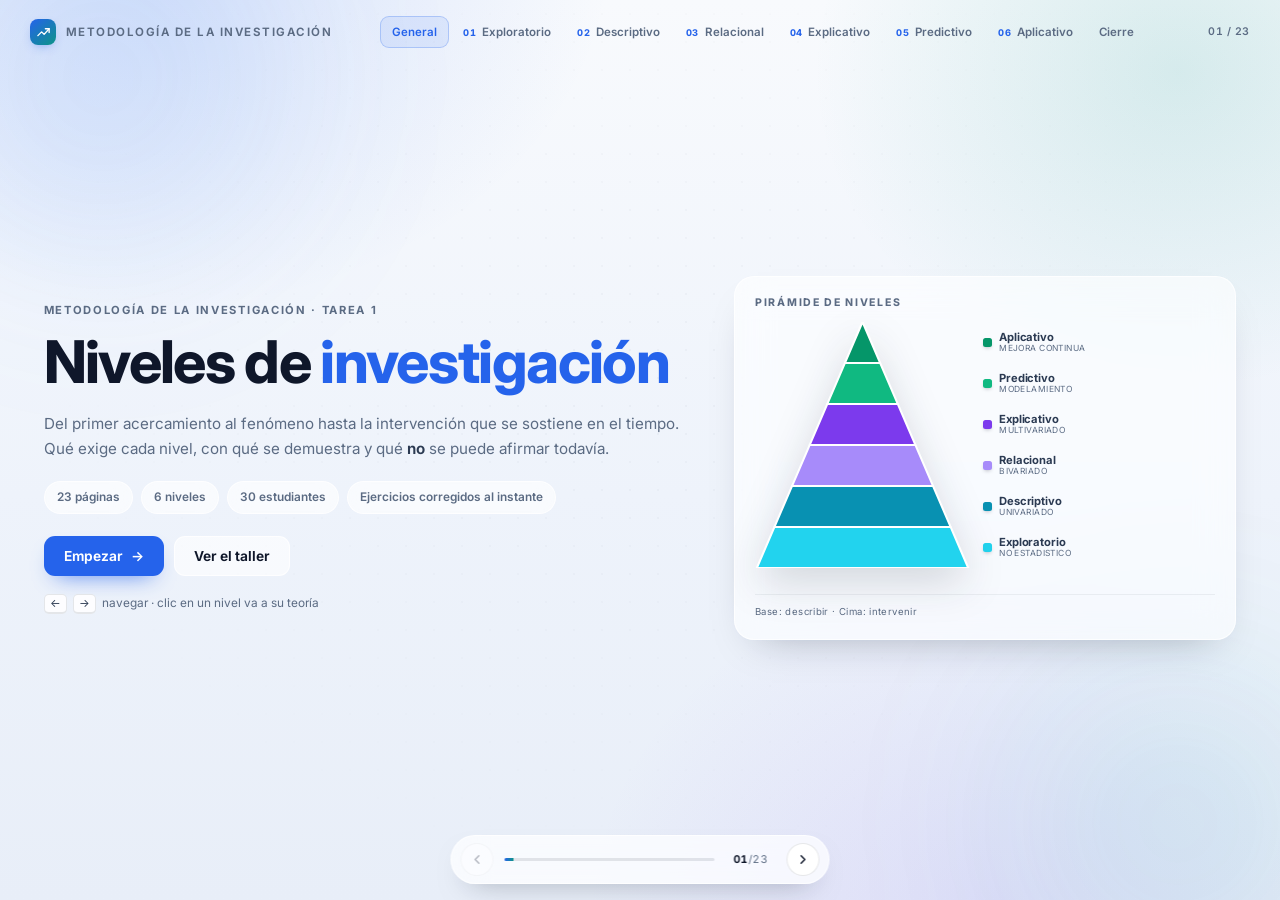
==== commit 517abc5e: "Reemplaza el clasificador por ejercicios de completar con correccion instantanea; limpia el subtitul" ====
--- a/NIVELES.html
+++ b/NIVELES.html
@@ -110,7 +110,7 @@
 .slide.is-active{opacity:1;visibility:visible;pointer-events:auto;transform:none}
 .slide::-webkit-scrollbar{width:9px}
 .slide::-webkit-scrollbar-thumb{background:rgba(15,23,42,.16);border-radius:99px}
-.wrap{width:100%;max-width:1220px;margin:auto}
+.wrap{width:100%;max-width:min(1660px,94vw);margin:auto}
 
 /* ---------- tipografía ---------- */
 .kicker{
@@ -432,6 +432,7 @@
 }
 .design{border:1px solid var(--line);border-radius:10px;background:rgba(255,255,255,.62);padding:7px 9px;max-width:340px}
 .design svg{display:block;width:100%;height:auto}
+.design-cor{max-width:420px;margin-left:auto;margin-right:auto}
 .design-cap{
   display:block;margin-top:3px;font-size:.5rem;letter-spacing:.06em;text-transform:uppercase;
   color:var(--muted);text-align:center;line-height:1.3;
@@ -830,6 +831,78 @@
   .split{gap:22px}
 }
 
+/* ---------- pantallas grandes: 1080p / proyector ---------- */
+@media (min-width:1600px) and (min-height:820px){
+  html{font-size:17.2px}
+  h1{font-size:clamp(3.1rem,4.4vw,4.5rem)}
+  h2{font-size:clamp(2rem,2.5vw,2.8rem)}
+  h2.big{font-size:clamp(2.5rem,3.8vw,3.7rem)}
+  .lede{font-size:1.12rem;max-width:86ch}
+  .kicker{font-size:.76rem}
+  .slide{padding-left:clamp(24px,2.4vw,48px);padding-right:clamp(24px,2.4vw,48px)}
+  .rail-item{padding:15px 14px}
+  .rail-item .rn{font-size:.93rem}
+  .rail-item em{font-size:.7rem}
+  .callout{padding:16px 20px}
+  .callout p{font-size:1rem}
+  .case{padding:15px 17px}
+  .case p{font-size:.9rem}
+  .tbl{font-size:.92rem}
+  .tbl th{font-size:.66rem}
+  .mini{padding:11px 13px}
+  .mini b{font-size:.87rem}
+  .mini span{font-size:.62rem}
+  .stats-row .stat b{font-size:1.5rem}
+  .data-card{max-height:380px}
+  .data-table{font-size:.76rem}
+  .verb{font-size:.92rem;padding:10px 17px}
+  .def{padding:13px 18px}
+  .def p{font-size:.95rem}
+  .study{padding:13px 17px 14px}
+  .study-t{font-size:.9rem}
+  .study-ctx{font-size:.73rem}
+  .study-meta b{font-size:.76rem}
+  .test-detail{min-height:310px}
+  .quiz{padding:28px}
+  .takeaways li{padding:13px 18px}
+  .takeaways p{font-size:.92rem}
+  .analogy h3{font-size:1.08rem}
+  .analogy p{font-size:.9rem}
+  .topbar{padding:18px clamp(24px,2.6vw,52px)}
+  .ln-trigger{font-size:.8rem;padding:9px 13px}
+  .navbar{bottom:22px;gap:14px;padding:9px 12px}
+  .progress{width:min(30vw,320px)}
+  .counter{font-size:.74rem}
+  .nav-btn{width:36px;height:36px}
+}
+
+/* ---------- ejercicios de completar ---------- */
+.ex{
+  padding:22px;border-radius:var(--r);border:1px solid var(--glass-brd);
+  background:var(--glass-2);backdrop-filter:blur(16px);box-shadow:var(--shadow);
+}
+.ex-head{display:flex;align-items:center;gap:12px;margin-bottom:14px;font-size:.72rem;color:var(--muted)}
+.ex-num b{color:var(--ink)}
+.ex-progress{flex:1;height:4px;border-radius:99px;background:rgba(15,23,42,.09);overflow:hidden}
+.ex-progress span{display:block;height:100%;width:25%;background:linear-gradient(90deg,var(--accent),var(--accent-2));transition:width .3s}
+.ex-score b{color:var(--accent)}
+.ex-case{font-size:1rem;font-weight:650;color:var(--ink);margin:0 0 14px;line-height:1.5;max-width:94ch}
+.ex-body{font-size:.95rem;line-height:2.5;color:var(--ink-2);max-width:98ch}
+.ex-sel{
+  font-family:inherit;font-size:.85rem;font-weight:650;color:var(--accent);
+  background:rgba(37,99,235,.07);border:1px solid rgba(37,99,235,.22);
+  border-radius:6px;padding:2px 4px;margin:0 2px;cursor:pointer;max-width:100%;
+}
+.ex-sel:focus{outline:none;box-shadow:0 0 0 3px rgba(37,99,235,.15)}
+.ex-sel.ok{color:#065f46;background:rgba(5,150,105,.14);border-color:rgba(5,150,105,.45)}
+.ex-sel.err{color:#991b1b;background:rgba(220,38,38,.10);border-color:rgba(220,38,38,.42)}
+.ex-fix{min-height:22px;margin:10px 0 0;font-size:.78rem;color:var(--muted);line-height:1.5}
+.ex-good{color:var(--good);font-weight:650}
+.ex-bad{color:var(--bad);font-weight:700}
+.ex-fix b{color:var(--ink-2)}
+.ex-actions{display:flex;justify-content:flex-end;gap:8px;margin-top:16px;flex-wrap:wrap}
+.ex-actions .btn{margin-left:0}
+
 /* ---------- accesibilidad ---------- */
 @media (prefers-reduced-motion:reduce){
   *,*::before,*::after{animation-duration:.01ms !important;animation-delay:0ms !important;transition-duration:.01ms !important}
@@ -866,12 +939,12 @@
       <div>
         <p class="kicker reveal">Metodología de la Investigación · Tarea 1</p>
         <h1 class="reveal">Niveles de <em>investigación</em></h1>
-        <p class="lede reveal">Seis niveles y un solo criterio: <strong>el tipo de análisis</strong>. Con casos educativos reales de aula: un taller de autoestima con 30 estudiantes y una regresión con betas.</p>
+        <p class="lede reveal">Del primer acercamiento al fenómeno hasta la intervención que se sostiene en el tiempo. Qué exige cada nivel, con qué se demuestra y qué <strong>no</strong> se puede afirmar todavía.</p>
         <div class="chips reveal">
           <span class="chip">23 páginas</span>
           <span class="chip">6 niveles</span>
           <span class="chip">30 estudiantes</span>
-          <span class="chip">Navegación por niveles</span>
+          <span class="chip">Ejercicios corregidos al instante</span>
         </div>
         <div class="hero-cta reveal">
           <button class="btn btn-primary" data-goto="2">Empezar <span aria-hidden="true">→</span></button>
@@ -1128,25 +1201,28 @@
           <span class="keybox-tag">Precisión obligatoria</span>
           <p><strong>El nivel relacional no es correlacional.</strong> Correlacionar es <em>una</em> de sus técnicas. Un chi cuadrado o un odds ratio son relacionales, no correlacionales.</p>
         </div>
-        <div class="design reveal" style="margin-top:8px">
-          <svg viewBox="0 0 230 112" role="img" aria-label="Diseño correlacional: dos variables medidas en la misma muestra">
+        <div class="design design-cor reveal" style="margin-top:8px">
+          <svg viewBox="0 0 320 110" role="img" aria-label="Diseño correlacional: dos variables medidas en la misma muestra">
             <defs>
-              <marker id="arC" viewBox="0 0 10 10" refX="8" refY="5" markerWidth="6" markerHeight="6" orient="auto-start-reverse">
+              <marker id="arC" viewBox="0 0 10 10" refX="8" refY="5" markerWidth="4.5" markerHeight="4.5" orient="auto-start-reverse">
                 <path d="M0,0 L10,5 L0,10 z" fill="#0d9488"/>
               </marker>
+              <marker id="arD" viewBox="0 0 10 10" refX="8" refY="5" markerWidth="4" markerHeight="4" orient="auto-start-reverse">
+                <path d="M0,0 L10,5 L0,10 z" fill="#0f172a"/>
+              </marker>
             </defs>
-            <g font-family="Georgia, serif" font-style="italic" font-size="16" fill="#0f172a">
-              <text x="14" y="62">M</text>
-              <text x="82" y="28">O<tspan font-size="10" dy="4">x</tspan></text>
-              <text x="82" y="98">O<tspan font-size="10" dy="4">z</tspan></text>
-              <text x="146" y="66">r</text>
+            <g font-family="Georgia, serif" font-style="italic" font-size="17" fill="#0f172a">
+              <text x="114" y="66">M</text>
+              <text x="174" y="28">O<tspan font-size="10" dy="4">x</tspan></text>
+              <text x="174" y="96">O<tspan font-size="10" dy="4">z</tspan></text>
+              <text x="231" y="66">r</text>
             </g>
-            <g stroke="#0d9488" stroke-width="2" marker-end="url(#arC)" fill="none">
-              <line x1="30" y1="55" x2="70" y2="30"/>
-              <line x1="30" y1="59" x2="70" y2="88"/>
+            <g stroke="#0d9488" stroke-width="1.9" marker-end="url(#arC)" fill="none">
+              <line x1="130" y1="55" x2="154" y2="34"/>
+              <line x1="130" y1="65" x2="154" y2="86"/>
             </g>
-            <g stroke="#0f172a" stroke-width="1.4" fill="none" marker-start="url(#arC)" marker-end="url(#arC)">
-              <line x1="136" y1="38" x2="136" y2="86"/>
+            <g stroke="#0f172a" stroke-width="1.2" fill="none" marker-start="url(#arD)" marker-end="url(#arD)">
+              <line x1="219" y1="43" x2="219" y2="83"/>
             </g>
           </svg>
           <span class="design-cap">Diseño correlacional · dos variables en la misma muestra</span>
@@ -1848,24 +1924,25 @@
   </section>
 
   <!-- ================= CIERRE ================= -->
-  <section class="slide" data-slide="22" data-group="Cierre" data-label="Clasificador">
+  <section class="slide" data-slide="22" data-group="Cierre" data-label="Ejercicios">
     <div class="wrap">
       <p class="kicker reveal">Ponte a prueba</p>
-      <h2 class="reveal">Clasificador de <em>niveles</em></h2>
-      <p class="lede reveal">Ocho situaciones del caso. Elija el nivel: la retroalimentación explica el criterio.</p>
-
-      <div class="quiz reveal" id="quiz">
-        <div class="quiz-head">
-          <span class="quiz-count"><b id="qIndex">1</b> / 8</span>
-          <div class="quiz-progress"><span id="qProgress"></span></div>
-          <span class="quiz-score">Aciertos: <b id="qScore">0</b></span>
-        </div>
-        <p class="quiz-q" id="qText">—</p>
-        <div class="quiz-options" id="qOptions"></div>
-        <div class="quiz-feedback" id="qFeedback" aria-live="polite"></div>
-        <div class="quiz-actions">
-          <button class="btn btn-ghost" id="qReset">Reiniciar</button>
-          <button class="btn btn-primary" id="qNext" disabled>Siguiente <span aria-hidden="true">→</span></button>
+      <h2 class="reveal">Completá el <em>análisis</em></h2>
+      <p class="lede reveal">Elija la prueba, decida sobre la hipótesis nula y concluya. Cada espacio se corrige al instante.</p>
+
+      <div class="ex reveal" id="ex">
+        <div class="ex-head">
+          <span class="ex-num"><b id="exIndex">1</b> / 4</span>
+          <div class="ex-progress"><span id="exProgress"></span></div>
+          <span class="ex-score">Correctos: <b id="exScore">0</b></span>
+        </div>
+        <p class="ex-case" id="exCase">—</p>
+        <div class="ex-body" id="exBody"></div>
+        <div class="ex-fix" id="exFix" aria-live="polite"></div>
+        <div class="ex-actions">
+          <button class="btn btn-ghost" id="exReset">Reiniciar</button>
+          <button class="btn btn-primary" id="exCheck">Verificar</button>
+          <button class="btn btn-primary" id="exNext" disabled>Siguiente <span aria-hidden="true">→</span></button>
         </div>
       </div>
     </div>
@@ -2653,85 +2730,140 @@
     }).join("");
   }
 
-  /* ---------------- quiz ---------------- */
-  const QUIZ = [
-    { q: "¿Cuál es la autoestima promedio de los 30 estudiantes?", a: "Descriptivo", why: "Una sola variable, análisis univariado: media y desviación estándar." },
-    { q: "¿Cómo viven la autoestima los estudiantes de un colegio donde nunca se investigó?", a: "Exploratorio", why: "Comprender significados con análisis no estadístico: nivel exploratorio." },
-    { q: "¿Qué relación existe entre horas de estudio y rendimiento?", a: "Relacional", why: "Dos variables, análisis bivariado: correlación. Relación, no causa." },
-    { q: "¿El taller produjo la mejora de la autoestima, comparado con el grupo sin taller?", a: "Explicativo", why: "Hay intervención y grupo de comparación: inferencia causal." },
-    { q: "¿Qué probabilidad tiene cada estudiante de reprobar?", a: "Predictivo", why: "Se estima una probabilidad individual con un modelo; no se busca la causa." },
-    { q: "¿La mejora del taller se mantiene dos años después?", a: "Aplicativo", why: "Evaluar y sostener una intervención con indicadores es nivel aplicativo." },
-    { q: "Se aplica t de Student para comparar la autoestima de dos secciones. ¿Qué nivel?", a: "Relacional", why: "Comparar grupos es una técnica bivariada del nivel relacional." },
-    { q: "Se controla el número de hermanos para aislar el efecto de las horas. ¿Qué nivel?", a: "Explicativo", why: "El control de variables extrañas mediante análisis multivariado define el explicativo." }
+  /* ---------------- ejercicios de completar ---------------- */
+  const EX = [
+    {
+      case: "Se comparan los minutos de uso del teléfono entre dos grupos independientes: control y experimental. La variable no sigue una distribución normal.",
+      text: "Se realizó la prueba [[test]] para estudiar si había diferencias en [[var]] entre los dos grupos. Los resultados mostraron que la hipótesis nula fue [[h0]] (p = [[p]]), por lo tanto las diferencias encontradas fueron [[sig]].",
+      blanks: {
+        test: { opts: ["U de Mann-Whitney", "t de Student independiente", "ANOVA de un factor", "χ² de homogeneidad"], a: "U de Mann-Whitney" },
+        var: { opts: ["el tiempo de uso del teléfono", "la autoestima", "el rendimiento académico"], a: "el tiempo de uso del teléfono" },
+        h0: { opts: ["aceptada", "rechazada"], a: "aceptada" },
+        p: { opts: ["0,32", "0,05", "0,95"], a: "0,32" },
+        sig: { opts: ["no significativas", "significativas"], a: "no significativas" }
+      }
+    },
+    {
+      case: "Se comparan las horas de ocio entre quienes trabajan y quienes no. La variable es ordinal y no se distribuye normalmente.",
+      text: "Se realizó la prueba [[test]] para estudiar si había diferencias en [[var]] entre los grupos de la variable situación laboral. Los resultados mostraron que la hipótesis nula fue [[h0]] (p = [[p]]), por lo tanto las diferencias encontradas fueron [[sig]].",
+      blanks: {
+        test: { opts: ["t de Student independiente", "U de Mann-Whitney", "Friedman", "χ² de bondad"], a: "U de Mann-Whitney" },
+        var: { opts: ["las horas de ocio", "la nota final", "la autoestima"], a: "las horas de ocio" },
+        h0: { opts: ["rechazada", "aceptada"], a: "rechazada" },
+        p: { opts: ["0,04", "0,40", "0,98"], a: "0,04" },
+        sig: { opts: ["significativas", "no significativas"], a: "significativas" }
+      }
+    },
+    {
+      case: "Se midió la autoestima de los mismos 30 estudiantes antes y después del taller. La variable es numérica y normal.",
+      text: "Se realizó la prueba [[test]] para estudiar si había diferencias en [[var]] entre las dos mediciones. Los resultados mostraron que la hipótesis nula fue [[h0]] (p = [[p]]), por lo tanto las diferencias encontradas fueron [[sig]].",
+      blanks: {
+        test: { opts: ["t de Student para muestras relacionadas", "t de Student independiente", "U de Mann-Whitney", "ANOVA de un factor"], a: "t de Student para muestras relacionadas" },
+        var: { opts: ["la autoestima", "el grupo", "la asistencia"], a: "la autoestima" },
+        h0: { opts: ["rechazada", "aceptada"], a: "rechazada" },
+        p: { opts: ["0,003", "0,30", "0,97"], a: "0,003" },
+        sig: { opts: ["significativas", "no significativas"], a: "significativas" }
+      }
+    },
+    {
+      case: "Se quiere saber si la proporción con autoestima alta difiere entre quienes llevaron el taller y quienes no. Ambas variables son categóricas.",
+      text: "Se realizó la prueba [[test]] para estudiar si había diferencias en [[var]] entre los grupos. Los resultados mostraron que la hipótesis nula fue [[h0]] (p = [[p]]), por lo tanto las diferencias encontradas fueron [[sig]].",
+      blanks: {
+        test: { opts: ["χ² de homogeneidad", "t de Student independiente", "Wilcoxon", "ANOVA de medidas repetidas"], a: "χ² de homogeneidad" },
+        var: { opts: ["la proporción con autoestima alta", "la media de autoestima", "las horas de estudio"], a: "la proporción con autoestima alta" },
+        h0: { opts: ["aceptada", "rechazada"], a: "aceptada" },
+        p: { opts: ["0,068", "0,006", "0,68"], a: "0,068" },
+        sig: { opts: ["no significativas", "significativas"], a: "no significativas" }
+      }
+    }
   ];
-  const LEVELS = ["Exploratorio", "Descriptivo", "Relacional", "Explicativo", "Predictivo", "Aplicativo"];
-
-  if ($("#quiz")) {
-    let qi = 0, score = 0, answered = false;
-    const qText = $("#qText"), qOpts = $("#qOptions"), qFb = $("#qFeedback"),
-          qIdx = $("#qIndex"), qScore = $("#qScore"), qProg = $("#qProgress"), qNext = $("#qNext");
-
-    function renderQ() {
-      if (qi >= QUIZ.length) {
-        qText.textContent = "Resultado final";
-        qOpts.innerHTML = "";
-        qFb.innerHTML = "<b>" + score + " de " + QUIZ.length + "</b> correctas. " +
-          (score === QUIZ.length
-            ? "Domina el criterio: el análisis decide el nivel."
-            : "Repase relacional–correlacional y la frontera explicativo–predictivo.");
-        qNext.textContent = "Reiniciar";
-        qNext.disabled = false;
-        qNext.onclick = reset;
-        qIdx.textContent = QUIZ.length;
-        qProg.style.width = "100%";
+
+  if ($("#ex")) {
+    let idx = 0, score = 0, checked = false;
+
+    function renderEx() {
+      const e = EX[idx];
+      $("#exIndex").textContent = idx + 1;
+      $("#exProgress").style.width = ((idx) / EX.length) * 100 + "%";
+      $("#exCase").textContent = e.case;
+      $("#exFix").textContent = "";
+      $("#exNext").disabled = true;
+      $("#exNext").textContent = idx === EX.length - 1 ? "Ver resultado" : "Siguiente →";
+      $("#exCheck").disabled = false;
+      checked = false;
+
+      let html = "";
+      let last = 0;
+      const re = /\[\[(\w+)\]\]/g;
+      let m;
+      while ((m = re.exec(e.text)) !== null) {
+        html += e.text.slice(last, m.index);
+        const key = m[1];
+        const b = e.blanks[key];
+        html += '<select class="ex-sel" data-k="' + key + '"><option value="">—</option>' +
+          b.opts.map(o => '<option value="' + o + '">' + o + "</option>").join("") + "</select>";
+        last = re.lastIndex;
+      }
+      html += e.text.slice(last);
+      $("#exBody").innerHTML = html;
+    }
+
+    function verifyEx() {
+      if (checked) return;
+      checked = true;
+      const e = EX[idx];
+      let allOk = true;
+      const fixes = [];
+      $$(".ex-sel").forEach(sel => {
+        const b = e.blanks[sel.dataset.k];
+        const ok = sel.value === b.a;
+        sel.classList.toggle("ok", ok);
+        sel.classList.toggle("err", !ok);
+        if (!ok) {
+          allOk = false;
+          fixes.push("<b>" + sel.dataset.k + "</b>: " + b.a);
+        }
+      });
+      if (allOk) {
+        score++;
+        $("#exScore").textContent = score;
+        $("#exFix").innerHTML = '<span class="ex-good">Correcto: el análisis está bien planteado.</span>';
+      } else {
+        $("#exFix").innerHTML = '<span class="ex-bad">Revisar → </span>' + fixes.join(" · ");
+      }
+      $("#exCheck").disabled = true;
+      $("#exNext").disabled = false;
+    }
+
+    function nextEx() {
+      if (idx === EX.length - 1) {
+        $("#exCase").textContent = "Resultado final";
+        $("#exBody").innerHTML = '<p style="font-size:1rem;line-height:1.6">Acertaste <b>' + score + " de " + EX.length +
+          "</b> ejercicios. " + (score === EX.length
+            ? "Ya distingue qué prueba corresponde a cada diseño y cómo se lee el p-valor."
+            : "Repasá la página de pruebas y diseños: la clave es el tipo de variable y si las muestras son independientes o relacionadas.") + "</p>";
+        $("#exFix").textContent = "";
+        $("#exNext").disabled = true;
+        $("#exCheck").disabled = true;
+        $("#exReset").textContent = "Empezar de nuevo";
         return;
       }
-
-      answered = false;
-      const item = QUIZ[qi];
-      qText.textContent = item.q;
-      qFb.textContent = "";
-      qIdx.textContent = qi + 1;
-      qProg.style.width = (qi / QUIZ.length) * 100 + "%";
-      qNext.disabled = true;
-      qNext.textContent = "Siguiente →";
-      qNext.onclick = () => { qi++; renderQ(); };
-
-      qOpts.innerHTML = "";
-      LEVELS.forEach(lvl => {
-        const b = document.createElement("button");
-        b.className = "opt";
-        b.textContent = lvl;
-        b.addEventListener("click", () => answer(b, lvl, item));
-        qOpts.appendChild(b);
-      });
+      idx++;
+      renderEx();
     }
 
-    function answer(btn, lvl, item) {
-      if (answered) return;
-      answered = true;
-      const ok = lvl === item.a;
-      if (ok) score++;
-      $$(".opt", qOpts).forEach(b => {
-        b.disabled = true;
-        if (b.textContent === item.a) b.classList.add("correct");
-      });
-      if (!ok) btn.classList.add("wrong");
-      qScore.textContent = score;
-      qFb.innerHTML = (ok ? "<b>Correcto.</b> " : "<b>No exactamente.</b> ") + item.why;
-      qNext.disabled = false;
-    }
-
-    function reset() {
-      qi = 0; score = 0;
-      qScore.textContent = "0";
-      renderQ();
-      qNext.onclick = () => { qi++; renderQ(); };
-    }
-
-    $("#qReset").addEventListener("click", reset);
-    renderQ();
+    $("#exCheck").addEventListener("click", verifyEx);
+    $("#exNext").addEventListener("click", nextEx);
+    $("#exReset").addEventListener("click", () => {
+      idx = 0; score = 0; checked = false;
+      $("#exScore").textContent = "0";
+      $("#exReset").textContent = "Reiniciar";
+      renderEx();
+    });
+
+    renderEx();
   }
+
 
   /* ---------------- arranque ---------------- */
   window.addEventListener("hashchange", () => {
